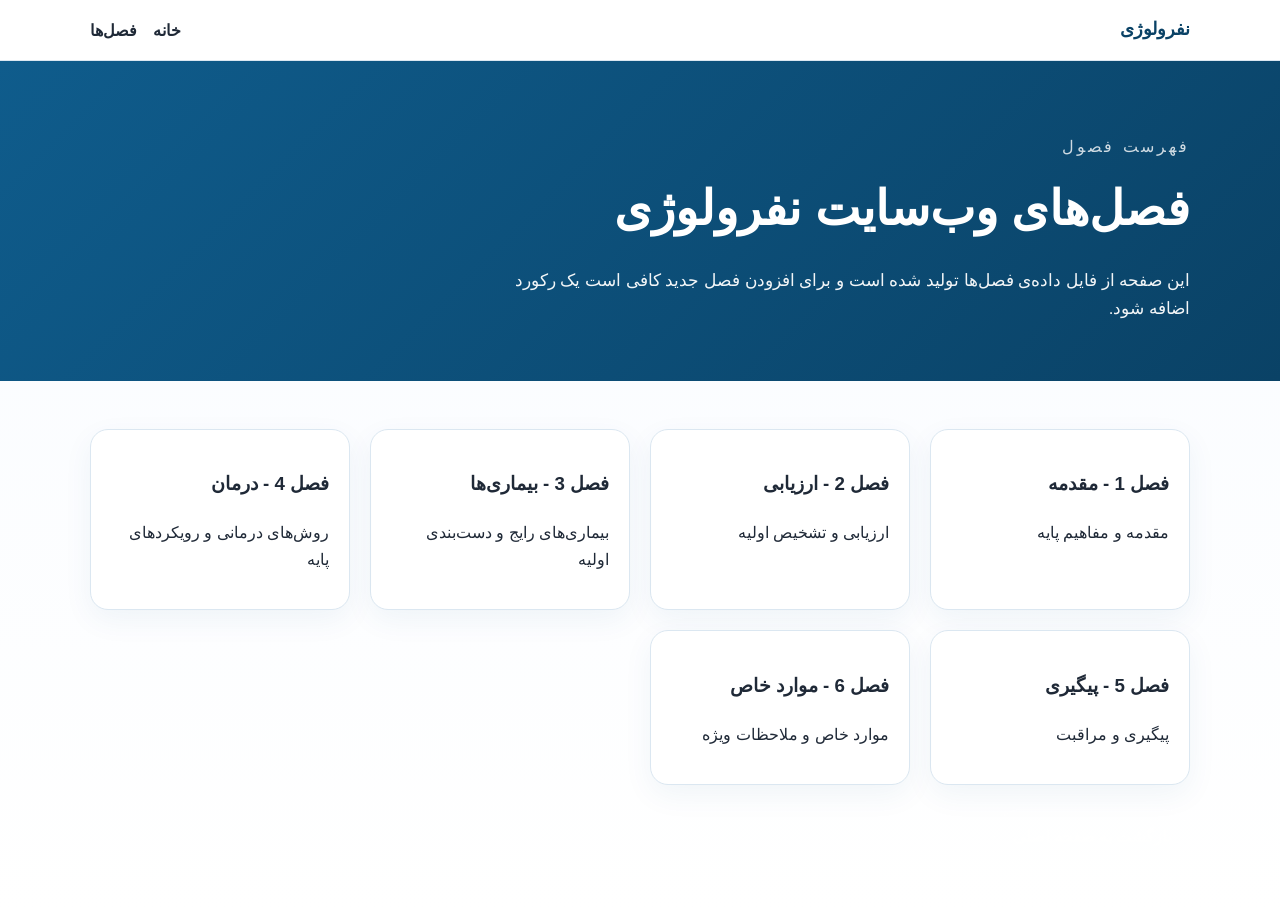
==== chapters/index.html @ 57c57d9b "Prepare GitHub Pages deployment" ====
<!DOCTYPE html>
<html lang="fa" dir="rtl">
  <head>
    <meta charset="UTF-8" />
    <meta name="viewport" content="width=device-width, initial-scale=1.0" />
    <title>فصل‌های نفرولوژی</title>
    <meta name="description" content="فهرست فصل‌های وب‌سایت نفرولوژی برای انتشار روی GitHub Pages" />
    <link rel="stylesheet" href="../assets/css/style.css" />
  </head>
  <body>
    <nav class="top-nav">
      <div class="container nav-wrap">
        <a class="brand" href="../index.html">نفرولوژی</a>
        <div class="nav-links">
          <a href="../index.html">خانه</a>
          <a href="index.html">فصل‌ها</a>
        </div>
      </div>
    </nav>

    <header class="hero small-hero">
      <div class="container">
        <p class="eyebrow">فهرست فصول</p>
        <h1>فصل‌های وب‌سایت نفرولوژی</h1>
        <p class="hero-text">این صفحه از فایل داده‌ی فصل‌ها تولید شده است و برای افزودن فصل جدید کافی است یک رکورد اضافه شود.</p>
      </div>
    </header>

    <main class="container section">
      <div class="grid cards">
        <a class="card link-card" href="chapter-01.html">
          <h3>فصل 1 - مقدمه</h3>
          <p>مقدمه و مفاهیم پایه</p>
        </a>
        <a class="card link-card" href="chapter-02.html">
          <h3>فصل 2 - ارزیابی</h3>
          <p>ارزیابی و تشخیص اولیه</p>
        </a>
        <a class="card link-card" href="chapter-03.html">
          <h3>فصل 3 - بیماری‌ها</h3>
          <p>بیماری‌های رایج و دست‌بندی اولیه</p>
        </a>
        <a class="card link-card" href="chapter-04.html">
          <h3>فصل 4 - درمان</h3>
          <p>روش‌های درمانی و رویکردهای پایه</p>
        </a>
        <a class="card link-card" href="chapter-05.html">
          <h3>فصل 5 - پیگیری</h3>
          <p>پیگیری و مراقبت</p>
        </a>
        <a class="card link-card" href="chapter-06.html">
          <h3>فصل 6 - موارد خاص</h3>
          <p>موارد خاص و ملاحظات ویژه</p>
        </a>
      </div>
      <div class="section-nav">
        <a href="../index.html" class="btn btn-secondary">بازگشت به صفحه اصلی</a>
      </div>
    </main>
  </body>
</html>
---- assets/css/style.css ----
:root {
  color-scheme: light;
  --primary: #0f5c8c;
  --primary-dark: #0a4266;
  --accent: #eaf5ff;
  --text: #1f2937;
  --muted: #6b7280;
  --card: #ffffff;
  --border: #dbe7f1;
}

* {
  box-sizing: border-box;
}

body {
  margin: 0;
  font-family: Tahoma, Arial, sans-serif;
  color: var(--text);
  background: linear-gradient(180deg, #f8fbff 0%, #ffffff 100%);
  line-height: 1.7;
}

.container {
  width: min(1100px, calc(100% - 2rem));
  margin: 0 auto;
}

.top-nav {
  background: rgba(255, 255, 255, 0.95);
  border-bottom: 1px solid var(--border);
  position: sticky;
  top: 0;
  z-index: 10;
  backdrop-filter: blur(8px);
}

.nav-wrap {
  display: flex;
  justify-content: space-between;
  align-items: center;
  padding: 0.95rem 0;
}

.brand {
  color: var(--primary-dark);
  font-weight: 800;
  text-decoration: none;
  font-size: 1.1rem;
}

.nav-links {
  display: flex;
  gap: 1rem;
}

.nav-links a {
  color: var(--text);
  text-decoration: none;
  font-weight: 600;
}

.hero {
  padding: 5rem 0 4rem;
  background: linear-gradient(135deg, var(--primary) 0%, var(--primary-dark) 100%);
  color: white;
}

.hero-inner {
  display: grid;
  gap: 2rem;
  align-items: center;
  grid-template-columns: 1.5fr 1fr;
}

.hero-panel {
  background: rgba(255, 255, 255, 0.14);
  border: 1px solid rgba(255, 255, 255, 0.2);
  border-radius: 20px;
  padding: 1.25rem 1.3rem;
}

.hero-panel ul {
  margin: 0.5rem 0 0;
  padding-right: 1.1rem;
}

.small-hero {
  padding: 3.5rem 0 2.5rem;
}

.eyebrow {
  text-transform: uppercase;
  letter-spacing: 0.18em;
  opacity: 0.8;
  margin-bottom: 0.5rem;
}

.hero h1 {
  font-size: clamp(2rem, 4vw, 3rem);
  margin: 0 0 1rem;
}

.hero-text {
  font-size: 1.05rem;
  max-width: 700px;
  opacity: 0.95;
}

.hero-actions,
.section-nav {
  display: flex;
  gap: 1rem;
  flex-wrap: wrap;
  margin-top: 1.5rem;
}

.btn {
  display: inline-block;
  padding: 0.8rem 1.1rem;
  border-radius: 999px;
  text-decoration: none;
  font-weight: 600;
  transition: transform 0.2s ease, box-shadow 0.2s ease;
}

.btn:hover {
  transform: translateY(-1px);
}

.btn-primary {
  background: white;
  color: var(--primary-dark);
}

.btn-secondary {
  background: rgba(255,255,255,0.14);
  color: white;
  border: 1px solid rgba(255,255,255,0.25);
}

.section {
  padding: 3rem 0;
}

.grid {
  display: grid;
  gap: 1.25rem;
  grid-template-columns: repeat(auto-fit, minmax(220px, 1fr));
}

.cards .card,
.content-card {
  background: var(--card);
  border: 1px solid var(--border);
  border-radius: 18px;
  padding: 1.25rem;
  box-shadow: 0 10px 30px rgba(15, 92, 140, 0.06);
}

.link-card {
  text-decoration: none;
  color: inherit;
}

.link-card:hover {
  border-color: var(--primary);
}

.footer {
  padding: 2rem 0 3rem;
  color: var(--muted);
  text-align: center;
}

ul {
  padding-right: 1.2rem;
}
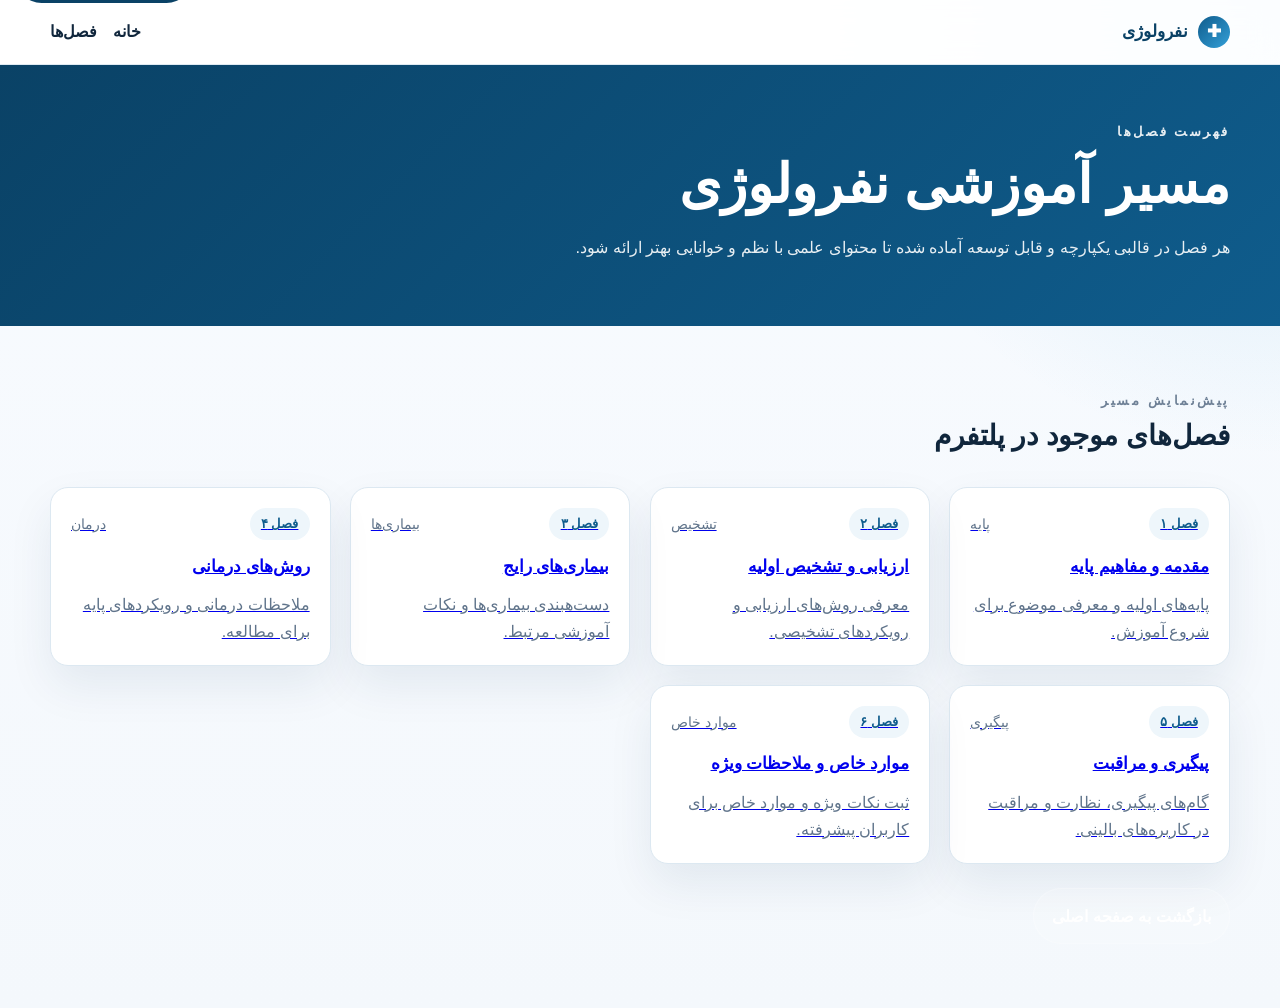
==== commit a1597fcc: "Refresh nephrology site design and chapter pages" ====
--- a/chapters/index.html
+++ b/chapters/index.html
@@ -4,13 +4,18 @@
     <meta charset="UTF-8" />
     <meta name="viewport" content="width=device-width, initial-scale=1.0" />
     <title>فصل‌های نفرولوژی</title>
-    <meta name="description" content="فهرست فصل‌های وب‌سایت نفرولوژی برای انتشار روی GitHub Pages" />
+    <meta name="description" content="فهرست فصل‌های وب‌سایت نفرولوژی با طراحی آموزشی و منظم" />
     <link rel="stylesheet" href="../assets/css/style.css" />
   </head>
   <body>
-    <nav class="top-nav">
-      <div class="container nav-wrap">
-        <a class="brand" href="../index.html">نفرولوژی</a>
+    <a class="skip-link" href="#main-content">پرش به محتوای اصلی</a>
+
+    <nav class="site-nav" aria-label="ناوبری اصلی">
+      <div class="container nav-shell">
+        <a class="brand" href="../index.html" aria-label="خانه نفرولوژی">
+          <span class="brand__mark">✚</span>
+          <span>نفرولوژی</span>
+        </a>
         <div class="nav-links">
           <a href="../index.html">خانه</a>
           <a href="index.html">فصل‌ها</a>
@@ -18,43 +23,77 @@
       </div>
     </nav>
 
-    <header class="hero small-hero">
-      <div class="container">
-        <p class="eyebrow">فهرست فصول</p>
-        <h1>فصل‌های وب‌سایت نفرولوژی</h1>
-        <p class="hero-text">این صفحه از فایل داده‌ی فصل‌ها تولید شده است و برای افزودن فصل جدید کافی است یک رکورد اضافه شود.</p>
+    <header class="hero hero--compact">
+      <div class="container hero-shell">
+        <div>
+          <p class="eyebrow">فهرست فصل‌ها</p>
+          <h1>مسیر آموزشی نفرولوژی</h1>
+          <p class="hero__text">
+            هر فصل در قالبی یکپارچه و قابل توسعه آماده شده تا محتوای علمی با نظم و خوانایی بهتر ارائه شود.
+          </p>
+        </div>
       </div>
     </header>
 
-    <main class="container section">
-      <div class="grid cards">
-        <a class="card link-card" href="chapter-01.html">
-          <h3>فصل 1 - مقدمه</h3>
-          <p>مقدمه و مفاهیم پایه</p>
+    <main id="main-content" class="container section">
+      <div class="section-heading">
+        <p class="section-heading__eyebrow">پیش‌نمایش مسیر</p>
+        <h2>فصل‌های موجود در پلتفرم</h2>
+      </div>
+
+      <div class="card-grid">
+        <a class="chapter-card" href="chapter-01.html">
+          <div class="chapter-card__meta">
+            <span class="badge">فصل ۱</span>
+            <span class="chapter-card__status">پایه</span>
+          </div>
+          <h3>مقدمه و مفاهیم پایه</h3>
+          <p>پایه‌های اولیه و معرفی موضوع برای شروع آموزش.</p>
         </a>
-        <a class="card link-card" href="chapter-02.html">
-          <h3>فصل 2 - ارزیابی</h3>
-          <p>ارزیابی و تشخیص اولیه</p>
+        <a class="chapter-card" href="chapter-02.html">
+          <div class="chapter-card__meta">
+            <span class="badge">فصل ۲</span>
+            <span class="chapter-card__status">تشخیص</span>
+          </div>
+          <h3>ارزیابی و تشخیص اولیه</h3>
+          <p>معرفی روش‌های ارزیابی و رویکردهای تشخیصی.</p>
         </a>
-        <a class="card link-card" href="chapter-03.html">
-          <h3>فصل 3 - بیماری‌ها</h3>
-          <p>بیماری‌های رایج و دست‌بندی اولیه</p>
+        <a class="chapter-card" href="chapter-03.html">
+          <div class="chapter-card__meta">
+            <span class="badge">فصل ۳</span>
+            <span class="chapter-card__status">بیماری‌ها</span>
+          </div>
+          <h3>بیماری‌های رایج</h3>
+          <p>دست‌هبندی بیماری‌ها و نکات آموزشی مرتبط.</p>
         </a>
-        <a class="card link-card" href="chapter-04.html">
-          <h3>فصل 4 - درمان</h3>
-          <p>روش‌های درمانی و رویکردهای پایه</p>
+        <a class="chapter-card" href="chapter-04.html">
+          <div class="chapter-card__meta">
+            <span class="badge">فصل ۴</span>
+            <span class="chapter-card__status">درمان</span>
+          </div>
+          <h3>روش‌های درمانی</h3>
+          <p>ملاحظات درمانی و رویکردهای پایه برای مطالعه.</p>
         </a>
-        <a class="card link-card" href="chapter-05.html">
-          <h3>فصل 5 - پیگیری</h3>
-          <p>پیگیری و مراقبت</p>
+        <a class="chapter-card" href="chapter-05.html">
+          <div class="chapter-card__meta">
+            <span class="badge">فصل ۵</span>
+            <span class="chapter-card__status">پیگیری</span>
+          </div>
+          <h3>پیگیری و مراقبت</h3>
+          <p>گام‌های پیگیری، نظارت و مراقبت در کاربره‌های بالینی.</p>
         </a>
-        <a class="card link-card" href="chapter-06.html">
-          <h3>فصل 6 - موارد خاص</h3>
-          <p>موارد خاص و ملاحظات ویژه</p>
+        <a class="chapter-card" href="chapter-06.html">
+          <div class="chapter-card__meta">
+            <span class="badge">فصل ۶</span>
+            <span class="chapter-card__status">موارد خاص</span>
+          </div>
+          <h3>موارد خاص و ملاحظات ویژه</h3>
+          <p>ثبت نکات ویژه و موارد خاص برای کاربران پیشرفته.</p>
         </a>
       </div>
+
       <div class="section-nav">
-        <a href="../index.html" class="btn btn-secondary">بازگشت به صفحه اصلی</a>
+        <a href="../index.html" class="btn btn--secondary">بازگشت به صفحه اصلی</a>
       </div>
     </main>
   </body>
--- a/assets/css/style.css
+++ b/assets/css/style.css
@@ -1,114 +1,164 @@
 :root {
   color-scheme: light;
+  --bg: #f4f8fc;
+  --surface: #ffffff;
+  --surface-strong: #eef6fb;
   --primary: #0f5c8c;
-  --primary-dark: #0a4266;
-  --accent: #eaf5ff;
-  --text: #1f2937;
-  --muted: #6b7280;
-  --card: #ffffff;
-  --border: #dbe7f1;
+  --primary-strong: #0a4266;
+  --accent: #34a0d8;
+  --text: #10263c;
+  --muted: #60748b;
+  --border: #dce8f1;
+  --shadow: 0 20px 45px rgba(12, 54, 86, 0.08);
+  --radius-xl: 24px;
+  --radius-lg: 18px;
+  --radius-md: 12px;
+  --container: 1180px;
 }
 
 * {
   box-sizing: border-box;
 }
 
+html {
+  scroll-behavior: smooth;
+}
+
 body {
   margin: 0;
-  font-family: Tahoma, Arial, sans-serif;
+  font-family: Inter, "Segoe UI", Roboto, "Helvetica Neue", Arial, sans-serif;
   color: var(--text);
-  background: linear-gradient(180deg, #f8fbff 0%, #ffffff 100%);
+  background:
+    radial-gradient(circle at top right, rgba(52, 160, 216, 0.18), transparent 28%),
+    linear-gradient(180deg, #f8fbff 0%, var(--bg) 100%);
   line-height: 1.7;
 }
 
+img {
+  max-width: 100%;
+  display: block;
+}
+
 .container {
-  width: min(1100px, calc(100% - 2rem));
+  width: min(var(--container), calc(100% - 2rem));
   margin: 0 auto;
 }
 
-.top-nav {
-  background: rgba(255, 255, 255, 0.95);
-  border-bottom: 1px solid var(--border);
+.skip-link {
+  position: absolute;
+  left: 1rem;
+  top: -3rem;
+  background: var(--primary-strong);
+  color: white;
+  padding: 0.75rem 1rem;
+  border-radius: 999px;
+  z-index: 100;
+  text-decoration: none;
+}
+
+.skip-link:focus {
+  top: 1rem;
+}
+
+.site-nav {
   position: sticky;
   top: 0;
-  z-index: 10;
-  backdrop-filter: blur(8px);
-}
-
-.nav-wrap {
+  z-index: 20;
+  background: rgba(255, 255, 255, 0.9);
+  backdrop-filter: blur(14px);
+  border-bottom: 1px solid rgba(220, 232, 241, 0.9);
+}
+
+.nav-shell {
   display: flex;
   justify-content: space-between;
   align-items: center;
-  padding: 0.95rem 0;
+  padding: 1rem 0;
 }
 
 .brand {
-  color: var(--primary-dark);
+  display: inline-flex;
+  align-items: center;
+  gap: 0.6rem;
+  color: var(--primary-strong);
   font-weight: 800;
   text-decoration: none;
-  font-size: 1.1rem;
+  font-size: 1.05rem;
+}
+
+.brand__mark {
+  display: grid;
+  place-items: center;
+  width: 2rem;
+  height: 2rem;
+  border-radius: 999px;
+  background: linear-gradient(135deg, var(--primary), var(--accent));
+  color: white;
 }
 
 .nav-links {
   display: flex;
   gap: 1rem;
-}
-
-.nav-links a {
+  flex-wrap: wrap;
+}
+
+.nav-links a,
+.text-link {
   color: var(--text);
   text-decoration: none;
   font-weight: 600;
 }
 
+.nav-links a:hover,
+.text-link:hover {
+  color: var(--primary);
+}
+
 .hero {
   padding: 5rem 0 4rem;
-  background: linear-gradient(135deg, var(--primary) 0%, var(--primary-dark) 100%);
+  background: linear-gradient(135deg, var(--primary-strong) 0%, var(--primary) 100%);
   color: white;
 }
 
-.hero-inner {
+.hero-shell {
   display: grid;
   gap: 2rem;
-  align-items: center;
-  grid-template-columns: 1.5fr 1fr;
-}
-
-.hero-panel {
-  background: rgba(255, 255, 255, 0.14);
-  border: 1px solid rgba(255, 255, 255, 0.2);
-  border-radius: 20px;
-  padding: 1.25rem 1.3rem;
-}
-
-.hero-panel ul {
-  margin: 0.5rem 0 0;
-  padding-right: 1.1rem;
-}
-
-.small-hero {
-  padding: 3.5rem 0 2.5rem;
-}
-
-.eyebrow {
+  grid-template-columns: 1.3fr 0.8fr;
+  align-items: center;
+}
+
+.hero--compact {
+  padding: 3.5rem 0 3rem;
+}
+
+.hero--compact .hero-shell {
+  grid-template-columns: 1fr;
+}
+
+.eyebrow,
+.section-heading__eyebrow {
+  margin: 0 0 0.6rem;
+  font-size: 0.8rem;
+  letter-spacing: 0.2em;
   text-transform: uppercase;
-  letter-spacing: 0.18em;
-  opacity: 0.8;
-  margin-bottom: 0.5rem;
+  font-weight: 700;
+  opacity: 0.9;
 }
 
 .hero h1 {
-  font-size: clamp(2rem, 4vw, 3rem);
+  font-size: clamp(2rem, 4.2vw, 3.4rem);
+  line-height: 1.2;
   margin: 0 0 1rem;
-}
-
-.hero-text {
-  font-size: 1.05rem;
-  max-width: 700px;
-  opacity: 0.95;
-}
-
-.hero-actions,
-.section-nav {
+  max-width: 720px;
+}
+
+.hero__text {
+  font-size: 1.03rem;
+  max-width: 680px;
+  color: rgba(255, 255, 255, 0.9);
+}
+
+.hero__actions {
   display: flex;
   gap: 1rem;
   flex-wrap: wrap;
@@ -116,63 +166,240 @@
 }
 
 .btn {
-  display: inline-block;
-  padding: 0.8rem 1.1rem;
+  display: inline-flex;
+  align-items: center;
+  justify-content: center;
+  gap: 0.4rem;
+  padding: 0.85rem 1.15rem;
   border-radius: 999px;
   text-decoration: none;
-  font-weight: 600;
-  transition: transform 0.2s ease, box-shadow 0.2s ease;
-}
-
-.btn:hover {
+  font-weight: 700;
+  transition: transform 0.2s ease, box-shadow 0.2s ease, background-color 0.2s ease;
+}
+
+.btn:hover,
+.btn:focus-visible {
   transform: translateY(-1px);
 }
 
-.btn-primary {
+.btn--primary {
   background: white;
-  color: var(--primary-dark);
-}
-
-.btn-secondary {
-  background: rgba(255,255,255,0.14);
+  color: var(--primary-strong);
+  box-shadow: 0 10px 32px rgba(0, 0, 0, 0.16);
+}
+
+.btn--secondary {
   color: white;
-  border: 1px solid rgba(255,255,255,0.25);
+  background: rgba(255, 255, 255, 0.14);
+  border: 1px solid rgba(255, 255, 255, 0.22);
+}
+
+.hero__highlights {
+  margin: 1.35rem 0 0;
+  padding: 0;
+  display: flex;
+  gap: 0.8rem;
+  flex-wrap: wrap;
+  list-style: none;
+}
+
+.hero__highlights li {
+  padding: 0.45rem 0.8rem;
+  background: rgba(255, 255, 255, 0.13);
+  border-radius: 999px;
+  font-size: 0.95rem;
+}
+
+.hero-card {
+  padding: 1.3rem;
+  border-radius: var(--radius-xl);
+  background: rgba(255, 255, 255, 0.14);
+  border: 1px solid rgba(255, 255, 255, 0.2);
+  box-shadow: var(--shadow);
+}
+
+.hero-card__label {
+  margin: 0 0 0.4rem;
+  font-size: 0.78rem;
+  font-weight: 700;
+  text-transform: uppercase;
+  letter-spacing: 0.16em;
+  opacity: 0.8;
+}
+
+.hero-card h2 {
+  margin: 0 0 0.7rem;
+  font-size: 1.15rem;
+}
+
+.hero-card ul {
+  margin: 0;
+  padding-right: 1.1rem;
 }
 
 .section {
-  padding: 3rem 0;
-}
-
-.grid {
+  padding: 4rem 0;
+}
+
+.section--alt {
+  background: rgba(255, 255, 255, 0.6);
+}
+
+.section-heading {
+  max-width: 720px;
+  margin-bottom: 1.75rem;
+}
+
+.section-heading--row {
+  display: flex;
+  justify-content: space-between;
+  align-items: end;
+  gap: 1rem;
+  max-width: none;
+}
+
+.section-heading h2 {
+  margin: 0 0 0.6rem;
+  font-size: clamp(1.4rem, 2.2vw, 1.8rem);
+}
+
+.section-heading p {
+  margin: 0;
+  color: var(--muted);
+}
+
+.feature-grid,
+.card-grid,
+.resource-grid {
   display: grid;
-  gap: 1.25rem;
-  grid-template-columns: repeat(auto-fit, minmax(220px, 1fr));
-}
-
-.cards .card,
-.content-card {
-  background: var(--card);
+  gap: 1.2rem;
+  grid-template-columns: repeat(auto-fit, minmax(240px, 1fr));
+}
+
+.feature-card,
+.chapter-card,
+.resource-card {
+  background: var(--surface);
   border: 1px solid var(--border);
-  border-radius: 18px;
+  border-radius: var(--radius-lg);
   padding: 1.25rem;
-  box-shadow: 0 10px 30px rgba(15, 92, 140, 0.06);
-}
-
-.link-card {
+  box-shadow: var(--shadow);
+}
+
+.feature-card h3,
+.chapter-card h3,
+.resource-card h3 {
+  margin: 0 0 0.6rem;
+  font-size: 1.05rem;
+}
+
+.feature-card p,
+.chapter-card p,
+.resource-card p {
+  margin: 0;
+  color: var(--muted);
+}
+
+.chapter-card__meta {
+  display: flex;
+  justify-content: space-between;
+  align-items: center;
+  margin-bottom: 0.8rem;
+}
+
+.badge {
+  display: inline-flex;
+  align-items: center;
+  padding: 0.3rem 0.7rem;
+  border-radius: 999px;
+  background: var(--surface-strong);
+  color: var(--primary);
+  font-size: 0.8rem;
+  font-weight: 700;
+}
+
+.chapter-card__status {
+  color: var(--muted);
+  font-size: 0.9rem;
+}
+
+.chapter-card__link {
+  display: inline-flex;
+  margin-top: 1rem;
+  color: var(--primary);
+  font-weight: 700;
   text-decoration: none;
-  color: inherit;
-}
-
-.link-card:hover {
-  border-color: var(--primary);
-}
-
-.footer {
-  padding: 2rem 0 3rem;
+}
+
+.chapter-card__link:hover,
+.chapter-card__link:focus-visible {
+  text-decoration: underline;
+}
+
+.section-nav {
+  display: flex;
+  justify-content: flex-start;
+  margin-top: 1.5rem;
+}
+
+.site-footer {
+  padding: 1.4rem 0 2.4rem;
   color: var(--muted);
-  text-align: center;
-}
-
-ul {
-  padding-right: 1.2rem;
-}
+}
+
+.footer-shell {
+  display: flex;
+  justify-content: space-between;
+  align-items: center;
+  gap: 1rem;
+  padding-top: 1rem;
+  border-top: 1px solid var(--border);
+}
+
+:focus-visible {
+  outline: 3px solid rgba(52, 160, 216, 0.35);
+  outline-offset: 2px;
+}
+
+@media (max-width: 840px) {
+  .hero-shell {
+    grid-template-columns: 1fr;
+  }
+
+  .section-heading--row {
+    flex-direction: column;
+    align-items: start;
+  }
+}
+
+@media (max-width: 640px) {
+  .nav-shell,
+  .footer-shell {
+    flex-direction: column;
+    align-items: start;
+  }
+
+  .hero {
+    padding-top: 3.5rem;
+  }
+
+  .hero__actions {
+    flex-direction: column;
+    align-items: stretch;
+  }
+
+  .btn {
+    width: 100%;
+  }
+}
+
+@media (prefers-reduced-motion: reduce) {
+  html {
+    scroll-behavior: auto;
+  }
+
+  *, *::before, *::after {
+    transition-duration: 0.01ms !important;
+    animation-duration: 0.01ms !important;
+  }
+}
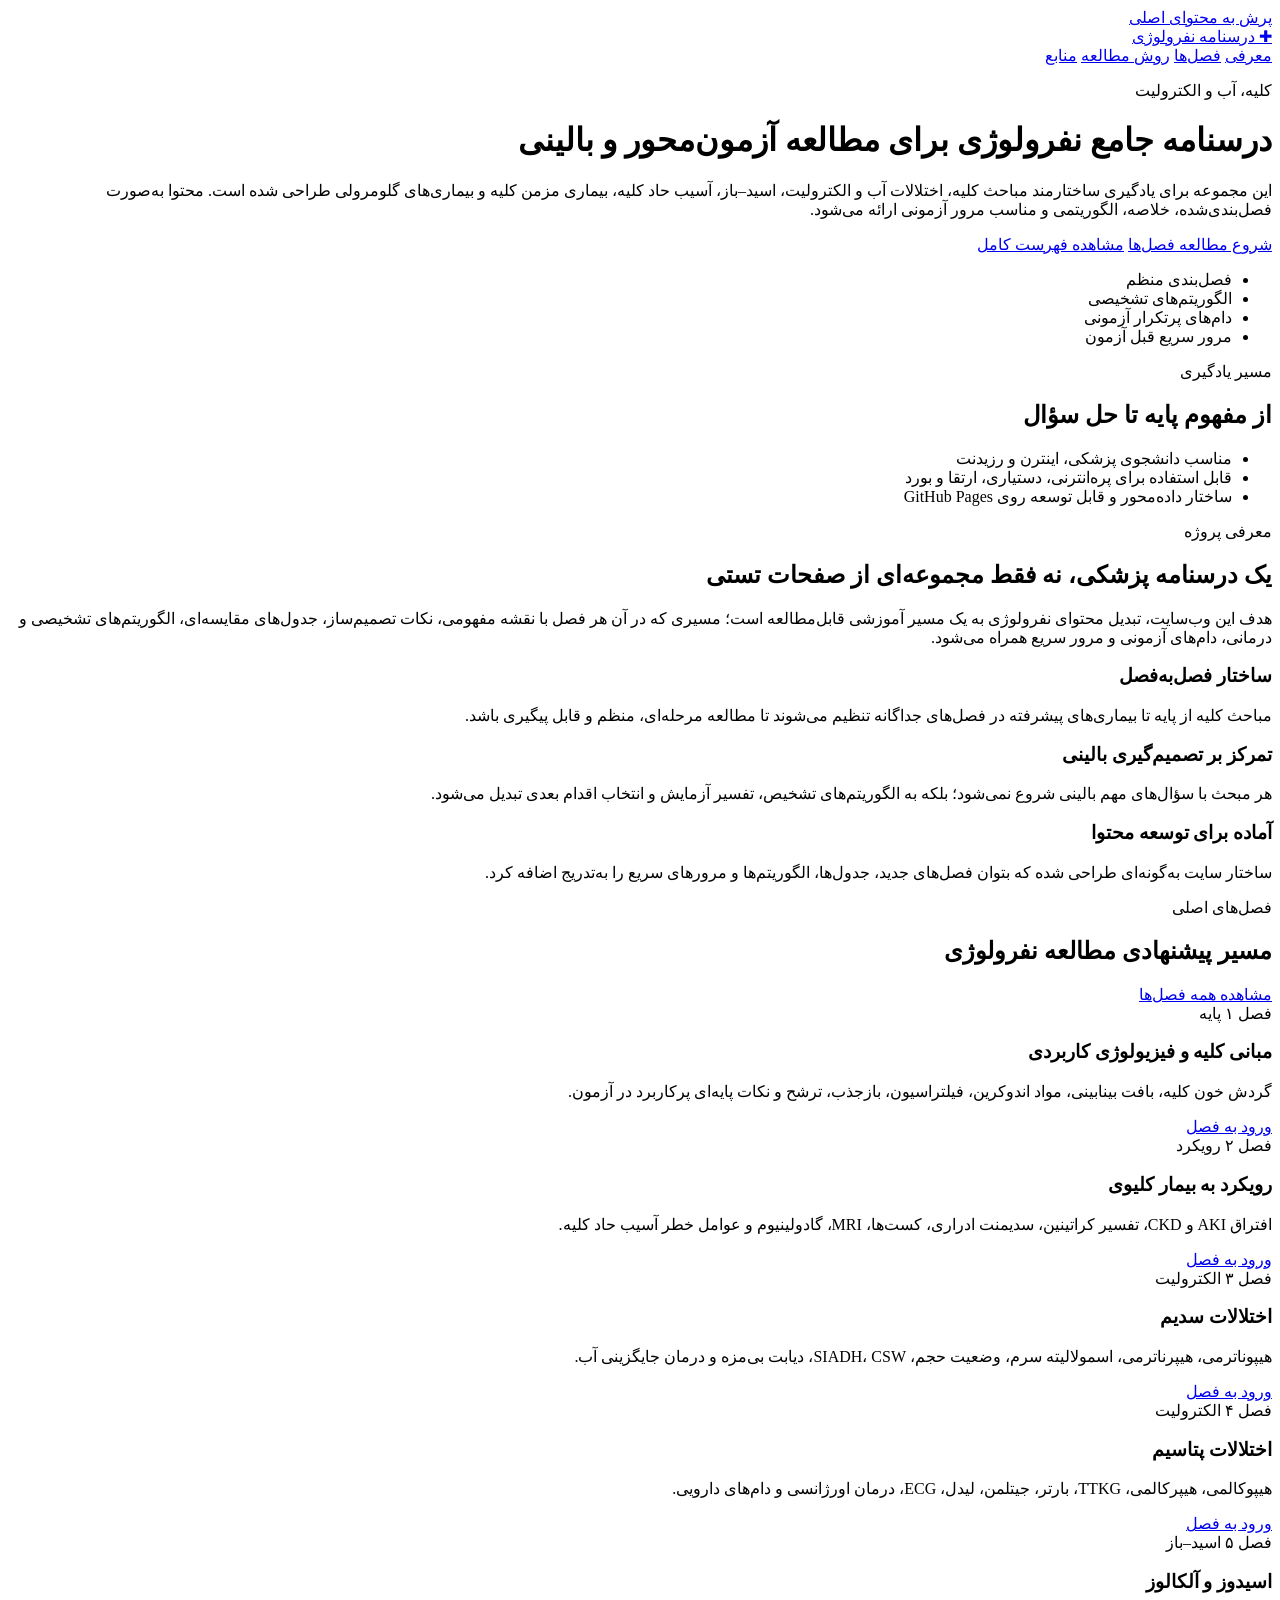
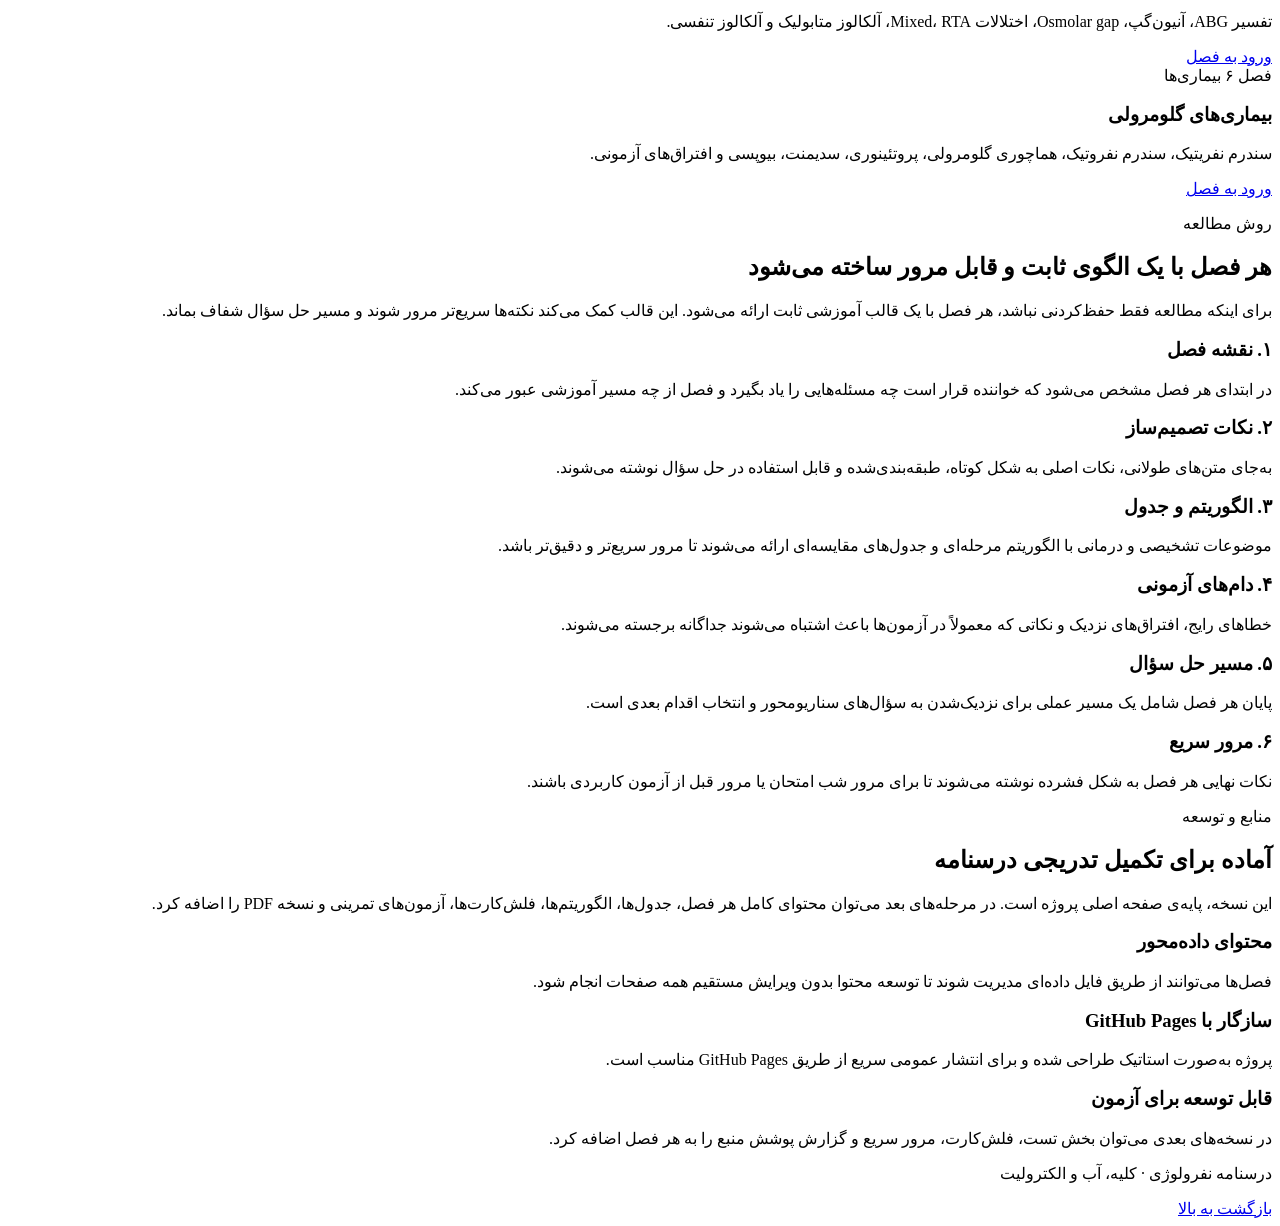
==== commit 9f7cac2f: "Update index.html" ====
--- a/chapters/index.html
+++ b/chapters/index.html
@@ -3,98 +3,308 @@
   <head>
     <meta charset="UTF-8" />
     <meta name="viewport" content="width=device-width, initial-scale=1.0" />
-    <title>فصل‌های نفرولوژی</title>
-    <meta name="description" content="فهرست فصل‌های وب‌سایت نفرولوژی با طراحی آموزشی و منظم" />
-    <link rel="stylesheet" href="../assets/css/style.css" />
+    <title>درسنامه جامع نفرولوژی | کلیه، آب و الکترولیت</title>
+    <meta
+      name="description"
+      content="درسنامه جامع نفرولوژی، کلیه، آب و الکترولیت با رویکرد آزمون‌محور، فصل‌بندی‌شده، الگوریتمی و مناسب برای دانشجویان پزشکی، اینترن‌ها و رزیدنت‌ها."
+    />
+    <link rel="stylesheet" href="assets/css/style.css" />
   </head>
-  <body>
+
+  <body id="top">
     <a class="skip-link" href="#main-content">پرش به محتوای اصلی</a>
 
     <nav class="site-nav" aria-label="ناوبری اصلی">
       <div class="container nav-shell">
-        <a class="brand" href="../index.html" aria-label="خانه نفرولوژی">
+        <a class="brand" href="index.html" aria-label="خانه درسنامه نفرولوژی">
           <span class="brand__mark">✚</span>
-          <span>نفرولوژی</span>
+          <span>درسنامه نفرولوژی</span>
         </a>
+
         <div class="nav-links">
-          <a href="../index.html">خانه</a>
-          <a href="index.html">فصل‌ها</a>
+          <a href="#about">معرفی</a>
+          <a href="#chapters">فصل‌ها</a>
+          <a href="#method">روش مطالعه</a>
+          <a href="#resources">منابع</a>
         </div>
       </div>
     </nav>
 
-    <header class="hero hero--compact">
+    <header class="hero">
       <div class="container hero-shell">
-        <div>
-          <p class="eyebrow">فهرست فصل‌ها</p>
-          <h1>مسیر آموزشی نفرولوژی</h1>
+        <div class="hero__content">
+          <p class="eyebrow">کلیه، آب و الکترولیت</p>
+
+          <h1>درسنامه جامع نفرولوژی برای مطالعه آزمون‌محور و بالینی</h1>
+
           <p class="hero__text">
-            هر فصل در قالبی یکپارچه و قابل توسعه آماده شده تا محتوای علمی با نظم و خوانایی بهتر ارائه شود.
+            این مجموعه برای یادگیری ساختارمند مباحث کلیه، اختلالات آب و الکترولیت،
+            اسید–باز، آسیب حاد کلیه، بیماری مزمن کلیه و بیماری‌های گلومرولی طراحی شده است.
+            محتوا به‌صورت فصل‌بندی‌شده، خلاصه، الگوریتمی و مناسب مرور آزمونی ارائه می‌شود.
           </p>
-        </div>
+
+          <div class="hero__actions">
+            <a class="btn btn--primary" href="#chapters">شروع مطالعه فصل‌ها</a>
+            <a class="btn btn--secondary" href="chapters/">مشاهده فهرست کامل</a>
+          </div>
+
+          <ul class="hero__highlights" aria-label="ویژگی‌های اصلی درسنامه">
+            <li>فصل‌بندی منظم</li>
+            <li>الگوریتم‌های تشخیصی</li>
+            <li>دام‌های پرتکرار آزمونی</li>
+            <li>مرور سریع قبل آزمون</li>
+          </ul>
+        </div>
+
+        <aside class="hero-card" aria-label="اطلاعات سریع درسنامه">
+          <p class="hero-card__label">مسیر یادگیری</p>
+          <h2>از مفهوم پایه تا حل سؤال</h2>
+          <ul>
+            <li>مناسب دانشجوی پزشکی، اینترن و رزیدنت</li>
+            <li>قابل استفاده برای پره‌انترنی، دستیاری، ارتقا و بورد</li>
+            <li>ساختار داده‌محور و قابل توسعه روی GitHub Pages</li>
+          </ul>
+        </aside>
       </div>
     </header>
 
-    <main id="main-content" class="container section">
-      <div class="section-heading">
-        <p class="section-heading__eyebrow">پیش‌نمایش مسیر</p>
-        <h2>فصل‌های موجود در پلتفرم</h2>
+    <main id="main-content">
+      <section id="about" class="section container">
+        <div class="section-heading">
+          <p class="section-heading__eyebrow">معرفی پروژه</p>
+          <h2>یک درسنامه پزشکی، نه فقط مجموعه‌ای از صفحات تستی</h2>
+          <p>
+            هدف این وب‌سایت، تبدیل محتوای نفرولوژی به یک مسیر آموزشی قابل‌مطالعه است؛
+            مسیری که در آن هر فصل با نقشه مفهومی، نکات تصمیم‌ساز، جدول‌های مقایسه‌ای،
+            الگوریتم‌های تشخیصی و درمانی، دام‌های آزمونی و مرور سریع همراه می‌شود.
+          </p>
+        </div>
+
+        <div class="feature-grid">
+          <article class="feature-card">
+            <h3>ساختار فصل‌به‌فصل</h3>
+            <p>
+              مباحث کلیه از پایه تا بیماری‌های پیشرفته در فصل‌های جداگانه تنظیم می‌شوند
+              تا مطالعه مرحله‌ای، منظم و قابل پیگیری باشد.
+            </p>
+          </article>
+
+          <article class="feature-card">
+            <h3>تمرکز بر تصمیم‌گیری بالینی</h3>
+            <p>
+              هر مبحث با سؤال‌های مهم بالینی شروع نمی‌شود؛ بلکه به الگوریتم‌های تشخیص،
+              تفسیر آزمایش و انتخاب اقدام بعدی تبدیل می‌شود.
+            </p>
+          </article>
+
+          <article class="feature-card">
+            <h3>آماده برای توسعه محتوا</h3>
+            <p>
+              ساختار سایت به‌گونه‌ای طراحی شده که بتوان فصل‌های جدید، جدول‌ها،
+              الگوریتم‌ها و مرورهای سریع را به‌تدریج اضافه کرد.
+            </p>
+          </article>
+        </div>
+      </section>
+
+      <section id="chapters" class="section section--alt">
+        <div class="container">
+          <div class="section-heading section-heading--row">
+            <div>
+              <p class="section-heading__eyebrow">فصل‌های اصلی</p>
+              <h2>مسیر پیشنهادی مطالعه نفرولوژی</h2>
+            </div>
+            <a class="text-link" href="chapters/">مشاهده همه فصل‌ها</a>
+          </div>
+
+          <div class="card-grid">
+            <article class="chapter-card">
+              <div class="chapter-card__meta">
+                <span class="badge">فصل ۱</span>
+                <span class="chapter-card__status">پایه</span>
+              </div>
+              <h3>مبانی کلیه و فیزیولوژی کاربردی</h3>
+              <p>
+                گردش خون کلیه، بافت بینابینی، مواد اندوکرین، فیلتراسیون، بازجذب،
+                ترشح و نکات پایه‌ای پرکاربرد در آزمون.
+              </p>
+              <a class="chapter-card__link" href="chapters/chapter-01.html">ورود به فصل</a>
+            </article>
+
+            <article class="chapter-card">
+              <div class="chapter-card__meta">
+                <span class="badge">فصل ۲</span>
+                <span class="chapter-card__status">رویکرد</span>
+              </div>
+              <h3>رویکرد به بیمار کلیوی</h3>
+              <p>
+                افتراق AKI و CKD، تفسیر کراتینین، سدیمنت ادراری، کست‌ها،
+                MRI، گادولینیوم و عوامل خطر آسیب حاد کلیه.
+              </p>
+              <a class="chapter-card__link" href="chapters/chapter-02.html">ورود به فصل</a>
+            </article>
+
+            <article class="chapter-card">
+              <div class="chapter-card__meta">
+                <span class="badge">فصل ۳</span>
+                <span class="chapter-card__status">الکترولیت</span>
+              </div>
+              <h3>اختلالات سدیم</h3>
+              <p>
+                هیپوناترمی، هیپرناترمی، اسمولالیته سرم، وضعیت حجم، SIADH،
+                CSW، دیابت بی‌مزه و درمان جایگزینی آب.
+              </p>
+              <a class="chapter-card__link" href="chapters/chapter-03.html">ورود به فصل</a>
+            </article>
+
+            <article class="chapter-card">
+              <div class="chapter-card__meta">
+                <span class="badge">فصل ۴</span>
+                <span class="chapter-card__status">الکترولیت</span>
+              </div>
+              <h3>اختلالات پتاسیم</h3>
+              <p>
+                هیپوکالمی، هیپرکالمی، TTKG، بارتر، جیتلمن، لیدل، ECG،
+                درمان اورژانسی و دام‌های دارویی.
+              </p>
+              <a class="chapter-card__link" href="chapters/chapter-04.html">ورود به فصل</a>
+            </article>
+
+            <article class="chapter-card">
+              <div class="chapter-card__meta">
+                <span class="badge">فصل ۵</span>
+                <span class="chapter-card__status">اسید–باز</span>
+              </div>
+              <h3>اسیدوز و آلکالوز</h3>
+              <p>
+                تفسیر ABG، آنیون‌گپ، Osmolar gap، اختلالات Mixed، RTA،
+                آلکالوز متابولیک و آلکالوز تنفسی.
+              </p>
+              <a class="chapter-card__link" href="chapters/chapter-05.html">ورود به فصل</a>
+            </article>
+
+            <article class="chapter-card">
+              <div class="chapter-card__meta">
+                <span class="badge">فصل ۶</span>
+                <span class="chapter-card__status">بیماری‌ها</span>
+              </div>
+              <h3>بیماری‌های گلومرولی</h3>
+              <p>
+                سندرم نفریتیک، سندرم نفروتیک، هماچوری گلومرولی، پروتئینوری،
+                سدیمنت، بیوپسی و افتراق‌های آزمونی.
+              </p>
+              <a class="chapter-card__link" href="chapters/chapter-06.html">ورود به فصل</a>
+            </article>
+          </div>
+        </div>
+      </section>
+
+      <section id="method" class="section container">
+        <div class="section-heading">
+          <p class="section-heading__eyebrow">روش مطالعه</p>
+          <h2>هر فصل با یک الگوی ثابت و قابل مرور ساخته می‌شود</h2>
+          <p>
+            برای اینکه مطالعه فقط حفظ‌کردنی نباشد، هر فصل با یک قالب آموزشی ثابت ارائه می‌شود.
+            این قالب کمک می‌کند نکته‌ها سریع‌تر مرور شوند و مسیر حل سؤال شفاف بماند.
+          </p>
+        </div>
+
+        <div class="feature-grid">
+          <article class="feature-card">
+            <h3>۱. نقشه فصل</h3>
+            <p>
+              در ابتدای هر فصل مشخص می‌شود که خواننده قرار است چه مسئله‌هایی را یاد بگیرد
+              و فصل از چه مسیر آموزشی عبور می‌کند.
+            </p>
+          </article>
+
+          <article class="feature-card">
+            <h3>۲. نکات تصمیم‌ساز</h3>
+            <p>
+              به‌جای متن‌های طولانی، نکات اصلی به شکل کوتاه، طبقه‌بندی‌شده و قابل استفاده
+              در حل سؤال نوشته می‌شوند.
+            </p>
+          </article>
+
+          <article class="feature-card">
+            <h3>۳. الگوریتم و جدول</h3>
+            <p>
+              موضوعات تشخیصی و درمانی با الگوریتم مرحله‌ای و جدول‌های مقایسه‌ای ارائه می‌شوند
+              تا مرور سریع‌تر و دقیق‌تر باشد.
+            </p>
+          </article>
+
+          <article class="feature-card">
+            <h3>۴. دام‌های آزمونی</h3>
+            <p>
+              خطاهای رایج، افتراق‌های نزدیک و نکاتی که معمولاً در آزمون‌ها باعث اشتباه می‌شوند
+              جداگانه برجسته می‌شوند.
+            </p>
+          </article>
+
+          <article class="feature-card">
+            <h3>۵. مسیر حل سؤال</h3>
+            <p>
+              پایان هر فصل شامل یک مسیر عملی برای نزدیک‌شدن به سؤال‌های سناریومحور و انتخاب
+              اقدام بعدی است.
+            </p>
+          </article>
+
+          <article class="feature-card">
+            <h3>۶. مرور سریع</h3>
+            <p>
+              نکات نهایی هر فصل به شکل فشرده نوشته می‌شوند تا برای مرور شب امتحان یا مرور
+              قبل از آزمون کاربردی باشند.
+            </p>
+          </article>
+        </div>
+      </section>
+
+      <section id="resources" class="section section--alt">
+        <div class="container">
+          <div class="section-heading">
+            <p class="section-heading__eyebrow">منابع و توسعه</p>
+            <h2>آماده برای تکمیل تدریجی درسنامه</h2>
+            <p>
+              این نسخه، پایه‌ی صفحه اصلی پروژه است. در مرحله‌های بعد می‌توان محتوای کامل هر فصل،
+              جدول‌ها، الگوریتم‌ها، فلش‌کارت‌ها، آزمون‌های تمرینی و نسخه PDF را اضافه کرد.
+            </p>
+          </div>
+
+          <div class="resource-grid">
+            <article class="resource-card">
+              <h3>محتوای داده‌محور</h3>
+              <p>
+                فصل‌ها می‌توانند از طریق فایل داده‌ای مدیریت شوند تا توسعه محتوا بدون ویرایش
+                مستقیم همه صفحات انجام شود.
+              </p>
+            </article>
+
+            <article class="resource-card">
+              <h3>سازگار با GitHub Pages</h3>
+              <p>
+                پروژه به‌صورت استاتیک طراحی شده و برای انتشار عمومی سریع از طریق GitHub Pages
+                مناسب است.
+              </p>
+            </article>
+
+            <article class="resource-card">
+              <h3>قابل توسعه برای آزمون</h3>
+              <p>
+                در نسخه‌های بعدی می‌توان بخش تست، فلش‌کارت، مرور سریع و گزارش پوشش منبع
+                را به هر فصل اضافه کرد.
+              </p>
+            </article>
+          </div>
+        </div>
+      </section>
+    </main>
+
+    <footer class="site-footer">
+      <div class="container footer-shell">
+        <p>درسنامه نفرولوژی · کلیه، آب و الکترولیت</p>
+        <a class="text-link" href="#top">بازگشت به بالا</a>
       </div>
-
-      <div class="card-grid">
-        <a class="chapter-card" href="chapter-01.html">
-          <div class="chapter-card__meta">
-            <span class="badge">فصل ۱</span>
-            <span class="chapter-card__status">پایه</span>
-          </div>
-          <h3>مقدمه و مفاهیم پایه</h3>
-          <p>پایه‌های اولیه و معرفی موضوع برای شروع آموزش.</p>
-        </a>
-        <a class="chapter-card" href="chapter-02.html">
-          <div class="chapter-card__meta">
-            <span class="badge">فصل ۲</span>
-            <span class="chapter-card__status">تشخیص</span>
-          </div>
-          <h3>ارزیابی و تشخیص اولیه</h3>
-          <p>معرفی روش‌های ارزیابی و رویکردهای تشخیصی.</p>
-        </a>
-        <a class="chapter-card" href="chapter-03.html">
-          <div class="chapter-card__meta">
-            <span class="badge">فصل ۳</span>
-            <span class="chapter-card__status">بیماری‌ها</span>
-          </div>
-          <h3>بیماری‌های رایج</h3>
-          <p>دست‌هبندی بیماری‌ها و نکات آموزشی مرتبط.</p>
-        </a>
-        <a class="chapter-card" href="chapter-04.html">
-          <div class="chapter-card__meta">
-            <span class="badge">فصل ۴</span>
-            <span class="chapter-card__status">درمان</span>
-          </div>
-          <h3>روش‌های درمانی</h3>
-          <p>ملاحظات درمانی و رویکردهای پایه برای مطالعه.</p>
-        </a>
-        <a class="chapter-card" href="chapter-05.html">
-          <div class="chapter-card__meta">
-            <span class="badge">فصل ۵</span>
-            <span class="chapter-card__status">پیگیری</span>
-          </div>
-          <h3>پیگیری و مراقبت</h3>
-          <p>گام‌های پیگیری، نظارت و مراقبت در کاربره‌های بالینی.</p>
-        </a>
-        <a class="chapter-card" href="chapter-06.html">
-          <div class="chapter-card__meta">
-            <span class="badge">فصل ۶</span>
-            <span class="chapter-card__status">موارد خاص</span>
-          </div>
-          <h3>موارد خاص و ملاحظات ویژه</h3>
-          <p>ثبت نکات ویژه و موارد خاص برای کاربران پیشرفته.</p>
-        </a>
-      </div>
-
-      <div class="section-nav">
-        <a href="../index.html" class="btn btn--secondary">بازگشت به صفحه اصلی</a>
-      </div>
-    </main>
+    </footer>
   </body>
 </html>
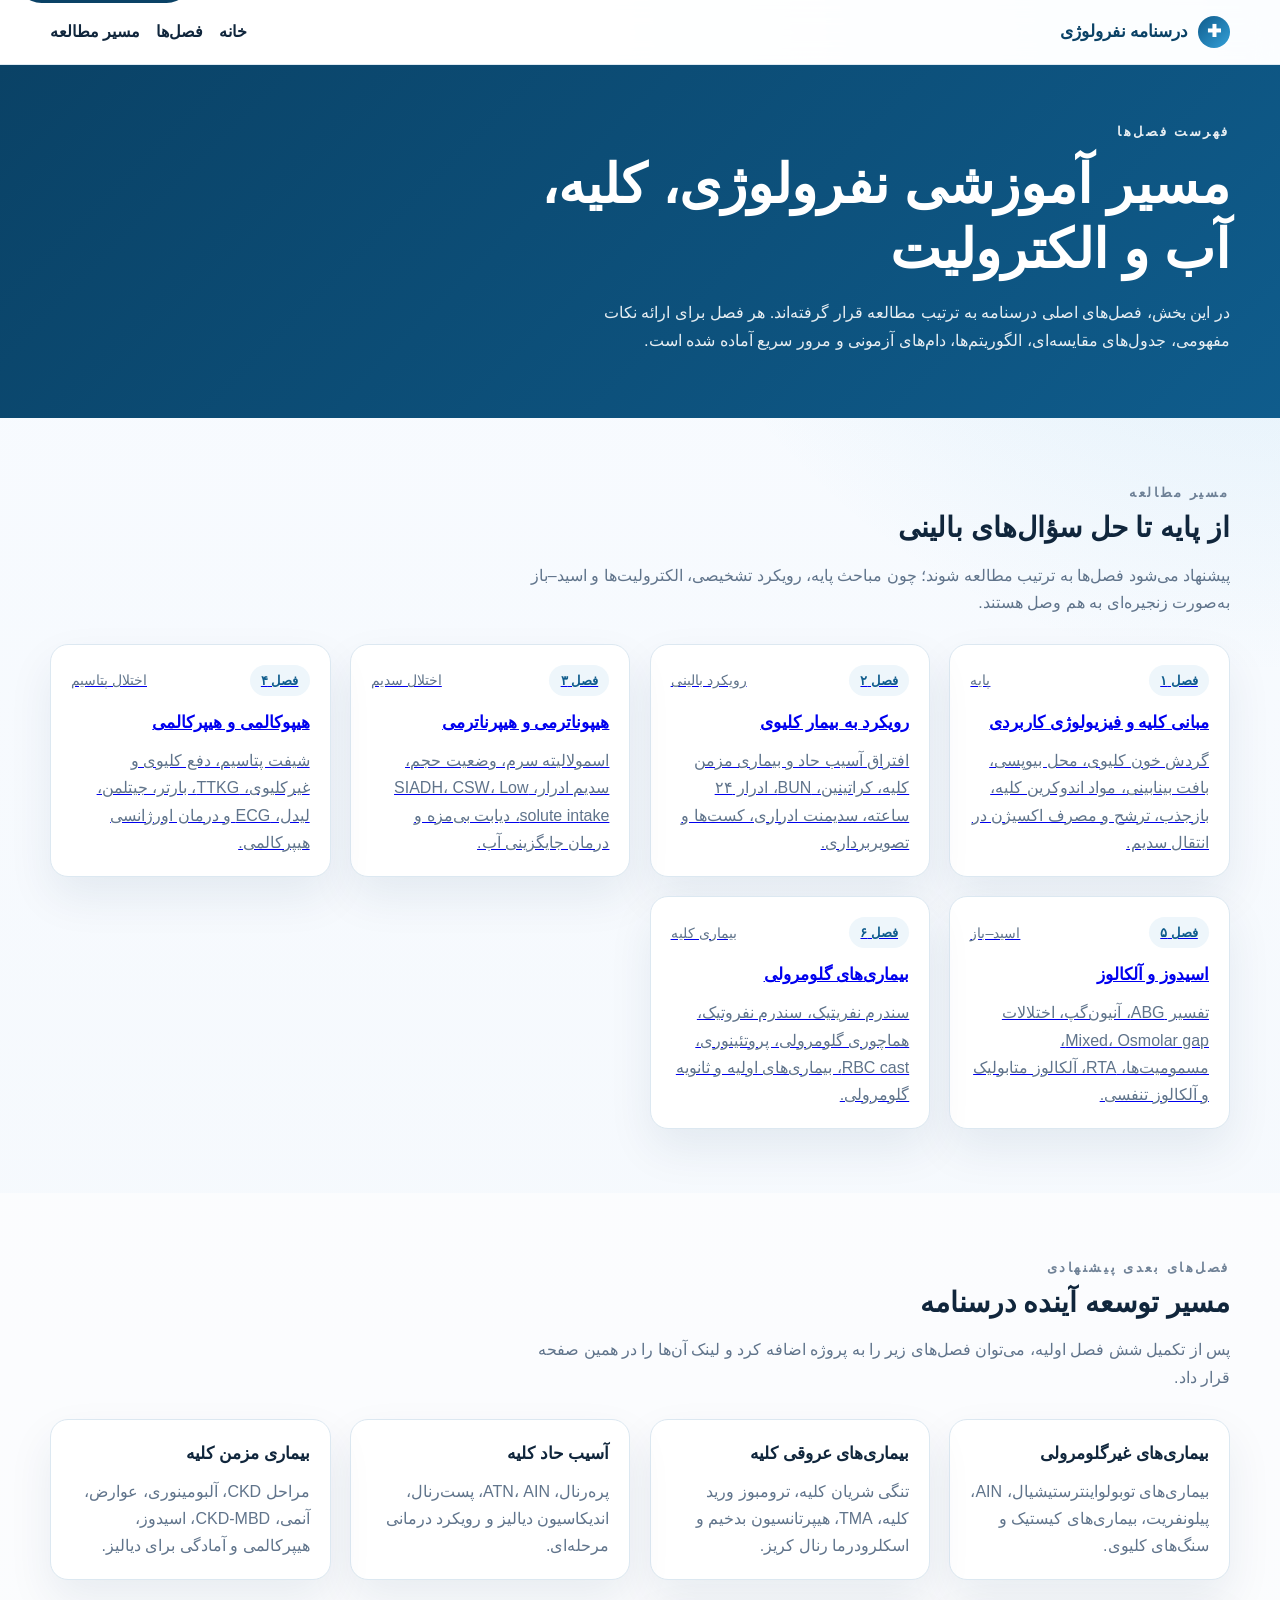
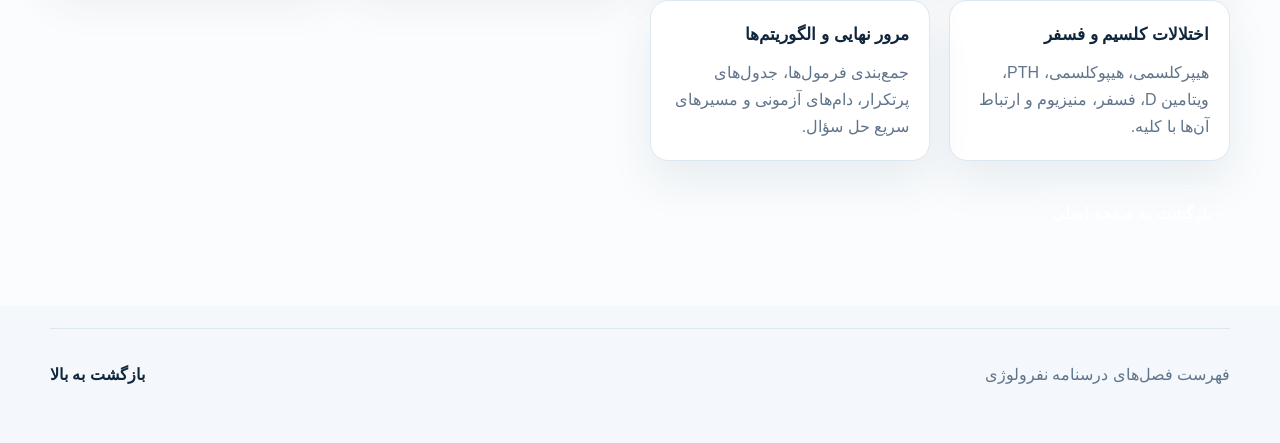
==== commit 6f7628c0: "Update index.html" ====
--- a/chapters/index.html
+++ b/chapters/index.html
@@ -3,12 +3,12 @@
   <head>
     <meta charset="UTF-8" />
     <meta name="viewport" content="width=device-width, initial-scale=1.0" />
-    <title>درسنامه جامع نفرولوژی | کلیه، آب و الکترولیت</title>
+    <title>فهرست فصل‌های درسنامه نفرولوژی</title>
     <meta
       name="description"
-      content="درسنامه جامع نفرولوژی، کلیه، آب و الکترولیت با رویکرد آزمون‌محور، فصل‌بندی‌شده، الگوریتمی و مناسب برای دانشجویان پزشکی، اینترن‌ها و رزیدنت‌ها."
+      content="فهرست فصل‌های درسنامه جامع نفرولوژی شامل مبانی کلیه، رویکرد به بیمار کلیوی، اختلالات سدیم، پتاسیم، اسید–باز و بیماری‌های گلومرولی."
     />
-    <link rel="stylesheet" href="assets/css/style.css" />
+    <link rel="stylesheet" href="../assets/css/style.css" />
   </head>
 
   <body id="top">
@@ -16,285 +16,182 @@
 
     <nav class="site-nav" aria-label="ناوبری اصلی">
       <div class="container nav-shell">
-        <a class="brand" href="index.html" aria-label="خانه درسنامه نفرولوژی">
+        <a class="brand" href="../index.html" aria-label="خانه درسنامه نفرولوژی">
           <span class="brand__mark">✚</span>
           <span>درسنامه نفرولوژی</span>
         </a>
 
         <div class="nav-links">
-          <a href="#about">معرفی</a>
-          <a href="#chapters">فصل‌ها</a>
-          <a href="#method">روش مطالعه</a>
-          <a href="#resources">منابع</a>
+          <a href="../index.html">خانه</a>
+          <a href="index.html">فصل‌ها</a>
+          <a href="#study-path">مسیر مطالعه</a>
         </div>
       </div>
     </nav>
 
-    <header class="hero">
+    <header class="hero hero--compact">
       <div class="container hero-shell">
-        <div class="hero__content">
-          <p class="eyebrow">کلیه، آب و الکترولیت</p>
-
-          <h1>درسنامه جامع نفرولوژی برای مطالعه آزمون‌محور و بالینی</h1>
-
+        <div>
+          <p class="eyebrow">فهرست فصل‌ها</p>
+          <h1>مسیر آموزشی نفرولوژی، کلیه، آب و الکترولیت</h1>
           <p class="hero__text">
-            این مجموعه برای یادگیری ساختارمند مباحث کلیه، اختلالات آب و الکترولیت،
-            اسید–باز، آسیب حاد کلیه، بیماری مزمن کلیه و بیماری‌های گلومرولی طراحی شده است.
-            محتوا به‌صورت فصل‌بندی‌شده، خلاصه، الگوریتمی و مناسب مرور آزمونی ارائه می‌شود.
+            در این بخش، فصل‌های اصلی درسنامه به ترتیب مطالعه قرار گرفته‌اند. هر فصل
+            برای ارائه نکات مفهومی، جدول‌های مقایسه‌ای، الگوریتم‌ها، دام‌های آزمونی
+            و مرور سریع آماده شده است.
           </p>
-
-          <div class="hero__actions">
-            <a class="btn btn--primary" href="#chapters">شروع مطالعه فصل‌ها</a>
-            <a class="btn btn--secondary" href="chapters/">مشاهده فهرست کامل</a>
-          </div>
-
-          <ul class="hero__highlights" aria-label="ویژگی‌های اصلی درسنامه">
-            <li>فصل‌بندی منظم</li>
-            <li>الگوریتم‌های تشخیصی</li>
-            <li>دام‌های پرتکرار آزمونی</li>
-            <li>مرور سریع قبل آزمون</li>
-          </ul>
-        </div>
-
-        <aside class="hero-card" aria-label="اطلاعات سریع درسنامه">
-          <p class="hero-card__label">مسیر یادگیری</p>
-          <h2>از مفهوم پایه تا حل سؤال</h2>
-          <ul>
-            <li>مناسب دانشجوی پزشکی، اینترن و رزیدنت</li>
-            <li>قابل استفاده برای پره‌انترنی، دستیاری، ارتقا و بورد</li>
-            <li>ساختار داده‌محور و قابل توسعه روی GitHub Pages</li>
-          </ul>
-        </aside>
+        </div>
       </div>
     </header>
 
     <main id="main-content">
-      <section id="about" class="section container">
+      <section id="study-path" class="section container">
         <div class="section-heading">
-          <p class="section-heading__eyebrow">معرفی پروژه</p>
-          <h2>یک درسنامه پزشکی، نه فقط مجموعه‌ای از صفحات تستی</h2>
+          <p class="section-heading__eyebrow">مسیر مطالعه</p>
+          <h2>از پایه تا حل سؤال‌های بالینی</h2>
           <p>
-            هدف این وب‌سایت، تبدیل محتوای نفرولوژی به یک مسیر آموزشی قابل‌مطالعه است؛
-            مسیری که در آن هر فصل با نقشه مفهومی، نکات تصمیم‌ساز، جدول‌های مقایسه‌ای،
-            الگوریتم‌های تشخیصی و درمانی، دام‌های آزمونی و مرور سریع همراه می‌شود.
+            پیشنهاد می‌شود فصل‌ها به ترتیب مطالعه شوند؛ چون مباحث پایه، رویکرد تشخیصی،
+            الکترولیت‌ها و اسید–باز به‌صورت زنجیره‌ای به هم وصل هستند.
           </p>
         </div>
 
-        <div class="feature-grid">
-          <article class="feature-card">
-            <h3>ساختار فصل‌به‌فصل</h3>
-            <p>
-              مباحث کلیه از پایه تا بیماری‌های پیشرفته در فصل‌های جداگانه تنظیم می‌شوند
-              تا مطالعه مرحله‌ای، منظم و قابل پیگیری باشد.
-            </p>
-          </article>
-
-          <article class="feature-card">
-            <h3>تمرکز بر تصمیم‌گیری بالینی</h3>
-            <p>
-              هر مبحث با سؤال‌های مهم بالینی شروع نمی‌شود؛ بلکه به الگوریتم‌های تشخیص،
-              تفسیر آزمایش و انتخاب اقدام بعدی تبدیل می‌شود.
-            </p>
-          </article>
-
-          <article class="feature-card">
-            <h3>آماده برای توسعه محتوا</h3>
-            <p>
-              ساختار سایت به‌گونه‌ای طراحی شده که بتوان فصل‌های جدید، جدول‌ها،
-              الگوریتم‌ها و مرورهای سریع را به‌تدریج اضافه کرد.
-            </p>
-          </article>
+        <div class="card-grid">
+          <a class="chapter-card" href="chapter-01.html">
+            <div class="chapter-card__meta">
+              <span class="badge">فصل ۱</span>
+              <span class="chapter-card__status">پایه</span>
+            </div>
+            <h3>مبانی کلیه و فیزیولوژی کاربردی</h3>
+            <p>
+              گردش خون کلیوی، محل بیوپسی، بافت بینابینی، مواد اندوکرین کلیه،
+              بازجذب، ترشح و مصرف اکسیژن در انتقال سدیم.
+            </p>
+          </a>
+
+          <a class="chapter-card" href="chapter-02.html">
+            <div class="chapter-card__meta">
+              <span class="badge">فصل ۲</span>
+              <span class="chapter-card__status">رویکرد بالینی</span>
+            </div>
+            <h3>رویکرد به بیمار کلیوی</h3>
+            <p>
+              افتراق آسیب حاد و بیماری مزمن کلیه، کراتینین، BUN، ادرار ۲۴ ساعته،
+              سدیمنت ادراری، کست‌ها و تصویربرداری.
+            </p>
+          </a>
+
+          <a class="chapter-card" href="chapter-03.html">
+            <div class="chapter-card__meta">
+              <span class="badge">فصل ۳</span>
+              <span class="chapter-card__status">اختلال سدیم</span>
+            </div>
+            <h3>هیپوناترمی و هیپرناترمی</h3>
+            <p>
+              اسمولالیته سرم، وضعیت حجم، سدیم ادرار، SIADH، CSW، Low solute intake،
+              دیابت بی‌مزه و درمان جایگزینی آب.
+            </p>
+          </a>
+
+          <a class="chapter-card" href="chapter-04.html">
+            <div class="chapter-card__meta">
+              <span class="badge">فصل ۴</span>
+              <span class="chapter-card__status">اختلال پتاسیم</span>
+            </div>
+            <h3>هیپوکالمی و هیپرکالمی</h3>
+            <p>
+              شیفت پتاسیم، دفع کلیوی و غیرکلیوی، TTKG، بارتر، جیتلمن، لیدل،
+              ECG و درمان اورژانسی هیپرکالمی.
+            </p>
+          </a>
+
+          <a class="chapter-card" href="chapter-05.html">
+            <div class="chapter-card__meta">
+              <span class="badge">فصل ۵</span>
+              <span class="chapter-card__status">اسید–باز</span>
+            </div>
+            <h3>اسیدوز و آلکالوز</h3>
+            <p>
+              تفسیر ABG، آنیون‌گپ، اختلالات Mixed، Osmolar gap، مسمومیت‌ها،
+              RTA، آلکالوز متابولیک و آلکالوز تنفسی.
+            </p>
+          </a>
+
+          <a class="chapter-card" href="chapter-06.html">
+            <div class="chapter-card__meta">
+              <span class="badge">فصل ۶</span>
+              <span class="chapter-card__status">بیماری کلیه</span>
+            </div>
+            <h3>بیماری‌های گلومرولی</h3>
+            <p>
+              سندرم نفریتیک، سندرم نفروتیک، هماچوری گلومرولی، پروتئینوری،
+              RBC cast، بیماری‌های اولیه و ثانویه گلومرولی.
+            </p>
+          </a>
         </div>
       </section>
 
-      <section id="chapters" class="section section--alt">
-        <div class="container">
-          <div class="section-heading section-heading--row">
-            <div>
-              <p class="section-heading__eyebrow">فصل‌های اصلی</p>
-              <h2>مسیر پیشنهادی مطالعه نفرولوژی</h2>
-            </div>
-            <a class="text-link" href="chapters/">مشاهده همه فصل‌ها</a>
-          </div>
-
-          <div class="card-grid">
-            <article class="chapter-card">
-              <div class="chapter-card__meta">
-                <span class="badge">فصل ۱</span>
-                <span class="chapter-card__status">پایه</span>
-              </div>
-              <h3>مبانی کلیه و فیزیولوژی کاربردی</h3>
-              <p>
-                گردش خون کلیه، بافت بینابینی، مواد اندوکرین، فیلتراسیون، بازجذب،
-                ترشح و نکات پایه‌ای پرکاربرد در آزمون.
-              </p>
-              <a class="chapter-card__link" href="chapters/chapter-01.html">ورود به فصل</a>
-            </article>
-
-            <article class="chapter-card">
-              <div class="chapter-card__meta">
-                <span class="badge">فصل ۲</span>
-                <span class="chapter-card__status">رویکرد</span>
-              </div>
-              <h3>رویکرد به بیمار کلیوی</h3>
-              <p>
-                افتراق AKI و CKD، تفسیر کراتینین، سدیمنت ادراری، کست‌ها،
-                MRI، گادولینیوم و عوامل خطر آسیب حاد کلیه.
-              </p>
-              <a class="chapter-card__link" href="chapters/chapter-02.html">ورود به فصل</a>
-            </article>
-
-            <article class="chapter-card">
-              <div class="chapter-card__meta">
-                <span class="badge">فصل ۳</span>
-                <span class="chapter-card__status">الکترولیت</span>
-              </div>
-              <h3>اختلالات سدیم</h3>
-              <p>
-                هیپوناترمی، هیپرناترمی، اسمولالیته سرم، وضعیت حجم، SIADH،
-                CSW، دیابت بی‌مزه و درمان جایگزینی آب.
-              </p>
-              <a class="chapter-card__link" href="chapters/chapter-03.html">ورود به فصل</a>
-            </article>
-
-            <article class="chapter-card">
-              <div class="chapter-card__meta">
-                <span class="badge">فصل ۴</span>
-                <span class="chapter-card__status">الکترولیت</span>
-              </div>
-              <h3>اختلالات پتاسیم</h3>
-              <p>
-                هیپوکالمی، هیپرکالمی، TTKG، بارتر، جیتلمن، لیدل، ECG،
-                درمان اورژانسی و دام‌های دارویی.
-              </p>
-              <a class="chapter-card__link" href="chapters/chapter-04.html">ورود به فصل</a>
-            </article>
-
-            <article class="chapter-card">
-              <div class="chapter-card__meta">
-                <span class="badge">فصل ۵</span>
-                <span class="chapter-card__status">اسید–باز</span>
-              </div>
-              <h3>اسیدوز و آلکالوز</h3>
-              <p>
-                تفسیر ABG، آنیون‌گپ، Osmolar gap، اختلالات Mixed، RTA،
-                آلکالوز متابولیک و آلکالوز تنفسی.
-              </p>
-              <a class="chapter-card__link" href="chapters/chapter-05.html">ورود به فصل</a>
-            </article>
-
-            <article class="chapter-card">
-              <div class="chapter-card__meta">
-                <span class="badge">فصل ۶</span>
-                <span class="chapter-card__status">بیماری‌ها</span>
-              </div>
-              <h3>بیماری‌های گلومرولی</h3>
-              <p>
-                سندرم نفریتیک، سندرم نفروتیک، هماچوری گلومرولی، پروتئینوری،
-                سدیمنت، بیوپسی و افتراق‌های آزمونی.
-              </p>
-              <a class="chapter-card__link" href="chapters/chapter-06.html">ورود به فصل</a>
-            </article>
-          </div>
-        </div>
-      </section>
-
-      <section id="method" class="section container">
-        <div class="section-heading">
-          <p class="section-heading__eyebrow">روش مطالعه</p>
-          <h2>هر فصل با یک الگوی ثابت و قابل مرور ساخته می‌شود</h2>
-          <p>
-            برای اینکه مطالعه فقط حفظ‌کردنی نباشد، هر فصل با یک قالب آموزشی ثابت ارائه می‌شود.
-            این قالب کمک می‌کند نکته‌ها سریع‌تر مرور شوند و مسیر حل سؤال شفاف بماند.
-          </p>
-        </div>
-
-        <div class="feature-grid">
-          <article class="feature-card">
-            <h3>۱. نقشه فصل</h3>
-            <p>
-              در ابتدای هر فصل مشخص می‌شود که خواننده قرار است چه مسئله‌هایی را یاد بگیرد
-              و فصل از چه مسیر آموزشی عبور می‌کند.
-            </p>
-          </article>
-
-          <article class="feature-card">
-            <h3>۲. نکات تصمیم‌ساز</h3>
-            <p>
-              به‌جای متن‌های طولانی، نکات اصلی به شکل کوتاه، طبقه‌بندی‌شده و قابل استفاده
-              در حل سؤال نوشته می‌شوند.
-            </p>
-          </article>
-
-          <article class="feature-card">
-            <h3>۳. الگوریتم و جدول</h3>
-            <p>
-              موضوعات تشخیصی و درمانی با الگوریتم مرحله‌ای و جدول‌های مقایسه‌ای ارائه می‌شوند
-              تا مرور سریع‌تر و دقیق‌تر باشد.
-            </p>
-          </article>
-
-          <article class="feature-card">
-            <h3>۴. دام‌های آزمونی</h3>
-            <p>
-              خطاهای رایج، افتراق‌های نزدیک و نکاتی که معمولاً در آزمون‌ها باعث اشتباه می‌شوند
-              جداگانه برجسته می‌شوند.
-            </p>
-          </article>
-
-          <article class="feature-card">
-            <h3>۵. مسیر حل سؤال</h3>
-            <p>
-              پایان هر فصل شامل یک مسیر عملی برای نزدیک‌شدن به سؤال‌های سناریومحور و انتخاب
-              اقدام بعدی است.
-            </p>
-          </article>
-
-          <article class="feature-card">
-            <h3>۶. مرور سریع</h3>
-            <p>
-              نکات نهایی هر فصل به شکل فشرده نوشته می‌شوند تا برای مرور شب امتحان یا مرور
-              قبل از آزمون کاربردی باشند.
-            </p>
-          </article>
-        </div>
-      </section>
-
-      <section id="resources" class="section section--alt">
+      <section class="section section--alt">
         <div class="container">
           <div class="section-heading">
-            <p class="section-heading__eyebrow">منابع و توسعه</p>
-            <h2>آماده برای تکمیل تدریجی درسنامه</h2>
-            <p>
-              این نسخه، پایه‌ی صفحه اصلی پروژه است. در مرحله‌های بعد می‌توان محتوای کامل هر فصل،
-              جدول‌ها، الگوریتم‌ها، فلش‌کارت‌ها، آزمون‌های تمرینی و نسخه PDF را اضافه کرد.
+            <p class="section-heading__eyebrow">فصل‌های بعدی پیشنهادی</p>
+            <h2>مسیر توسعه آینده درسنامه</h2>
+            <p>
+              پس از تکمیل شش فصل اولیه، می‌توان فصل‌های زیر را به پروژه اضافه کرد
+              و لینک آن‌ها را در همین صفحه قرار داد.
             </p>
           </div>
 
-          <div class="resource-grid">
-            <article class="resource-card">
-              <h3>محتوای داده‌محور</h3>
-              <p>
-                فصل‌ها می‌توانند از طریق فایل داده‌ای مدیریت شوند تا توسعه محتوا بدون ویرایش
-                مستقیم همه صفحات انجام شود.
-              </p>
-            </article>
-
-            <article class="resource-card">
-              <h3>سازگار با GitHub Pages</h3>
-              <p>
-                پروژه به‌صورت استاتیک طراحی شده و برای انتشار عمومی سریع از طریق GitHub Pages
-                مناسب است.
-              </p>
-            </article>
-
-            <article class="resource-card">
-              <h3>قابل توسعه برای آزمون</h3>
-              <p>
-                در نسخه‌های بعدی می‌توان بخش تست، فلش‌کارت، مرور سریع و گزارش پوشش منبع
-                را به هر فصل اضافه کرد.
-              </p>
-            </article>
+          <div class="feature-grid">
+            <article class="feature-card">
+              <h3>بیماری‌های غیرگلومرولی</h3>
+              <p>
+                بیماری‌های توبولواینترستیشیال، AIN، پیلونفریت، بیماری‌های کیستیک
+                و سنگ‌های کلیوی.
+              </p>
+            </article>
+
+            <article class="feature-card">
+              <h3>بیماری‌های عروقی کلیه</h3>
+              <p>
+                تنگی شریان کلیه، ترومبوز ورید کلیه، TMA، هیپرتانسیون بدخیم
+                و اسکلرودرما رنال کریز.
+              </p>
+            </article>
+
+            <article class="feature-card">
+              <h3>آسیب حاد کلیه</h3>
+              <p>
+                پره‌رنال، ATN، AIN، پست‌رنال، اندیکاسیون دیالیز و رویکرد
+                درمانی مرحله‌ای.
+              </p>
+            </article>
+
+            <article class="feature-card">
+              <h3>بیماری مزمن کلیه</h3>
+              <p>
+                مراحل CKD، آلبومینوری، عوارض، آنمی، CKD-MBD، اسیدوز،
+                هیپرکالمی و آمادگی برای دیالیز.
+              </p>
+            </article>
+
+            <article class="feature-card">
+              <h3>اختلالات کلسیم و فسفر</h3>
+              <p>
+                هیپرکلسمی، هیپوکلسمی، PTH، ویتامین D، فسفر، منیزیوم
+                و ارتباط آن‌ها با کلیه.
+              </p>
+            </article>
+
+            <article class="feature-card">
+              <h3>مرور نهایی و الگوریتم‌ها</h3>
+              <p>
+                جمع‌بندی فرمول‌ها، جدول‌های پرتکرار، دام‌های آزمونی و مسیرهای
+                سریع حل سؤال.
+              </p>
+            </article>
+          </div>
+
+          <div class="section-nav">
+            <a href="../index.html" class="btn btn--secondary">بازگشت به صفحه اصلی</a>
           </div>
         </div>
       </section>
@@ -302,7 +199,7 @@
 
     <footer class="site-footer">
       <div class="container footer-shell">
-        <p>درسنامه نفرولوژی · کلیه، آب و الکترولیت</p>
+        <p>فهرست فصل‌های درسنامه نفرولوژی</p>
         <a class="text-link" href="#top">بازگشت به بالا</a>
       </div>
     </footer>
--- a/assets/css/style.css
+++ b/assets/css/style.css
@@ -0,0 +1,405 @@
+:root {
+  color-scheme: light;
+  --bg: #f4f8fc;
+  --surface: #ffffff;
+  --surface-strong: #eef6fb;
+  --primary: #0f5c8c;
+  --primary-strong: #0a4266;
+  --accent: #34a0d8;
+  --text: #10263c;
+  --muted: #60748b;
+  --border: #dce8f1;
+  --shadow: 0 20px 45px rgba(12, 54, 86, 0.08);
+  --radius-xl: 24px;
+  --radius-lg: 18px;
+  --radius-md: 12px;
+  --container: 1180px;
+}
+
+* {
+  box-sizing: border-box;
+}
+
+html {
+  scroll-behavior: smooth;
+}
+
+body {
+  margin: 0;
+  font-family: Inter, "Segoe UI", Roboto, "Helvetica Neue", Arial, sans-serif;
+  color: var(--text);
+  background:
+    radial-gradient(circle at top right, rgba(52, 160, 216, 0.18), transparent 28%),
+    linear-gradient(180deg, #f8fbff 0%, var(--bg) 100%);
+  line-height: 1.7;
+}
+
+img {
+  max-width: 100%;
+  display: block;
+}
+
+.container {
+  width: min(var(--container), calc(100% - 2rem));
+  margin: 0 auto;
+}
+
+.skip-link {
+  position: absolute;
+  left: 1rem;
+  top: -3rem;
+  background: var(--primary-strong);
+  color: white;
+  padding: 0.75rem 1rem;
+  border-radius: 999px;
+  z-index: 100;
+  text-decoration: none;
+}
+
+.skip-link:focus {
+  top: 1rem;
+}
+
+.site-nav {
+  position: sticky;
+  top: 0;
+  z-index: 20;
+  background: rgba(255, 255, 255, 0.9);
+  backdrop-filter: blur(14px);
+  border-bottom: 1px solid rgba(220, 232, 241, 0.9);
+}
+
+.nav-shell {
+  display: flex;
+  justify-content: space-between;
+  align-items: center;
+  padding: 1rem 0;
+}
+
+.brand {
+  display: inline-flex;
+  align-items: center;
+  gap: 0.6rem;
+  color: var(--primary-strong);
+  font-weight: 800;
+  text-decoration: none;
+  font-size: 1.05rem;
+}
+
+.brand__mark {
+  display: grid;
+  place-items: center;
+  width: 2rem;
+  height: 2rem;
+  border-radius: 999px;
+  background: linear-gradient(135deg, var(--primary), var(--accent));
+  color: white;
+}
+
+.nav-links {
+  display: flex;
+  gap: 1rem;
+  flex-wrap: wrap;
+}
+
+.nav-links a,
+.text-link {
+  color: var(--text);
+  text-decoration: none;
+  font-weight: 600;
+}
+
+.nav-links a:hover,
+.text-link:hover {
+  color: var(--primary);
+}
+
+.hero {
+  padding: 5rem 0 4rem;
+  background: linear-gradient(135deg, var(--primary-strong) 0%, var(--primary) 100%);
+  color: white;
+}
+
+.hero-shell {
+  display: grid;
+  gap: 2rem;
+  grid-template-columns: 1.3fr 0.8fr;
+  align-items: center;
+}
+
+.hero--compact {
+  padding: 3.5rem 0 3rem;
+}
+
+.hero--compact .hero-shell {
+  grid-template-columns: 1fr;
+}
+
+.eyebrow,
+.section-heading__eyebrow {
+  margin: 0 0 0.6rem;
+  font-size: 0.8rem;
+  letter-spacing: 0.2em;
+  text-transform: uppercase;
+  font-weight: 700;
+  opacity: 0.9;
+}
+
+.hero h1 {
+  font-size: clamp(2rem, 4.2vw, 3.4rem);
+  line-height: 1.2;
+  margin: 0 0 1rem;
+  max-width: 720px;
+}
+
+.hero__text {
+  font-size: 1.03rem;
+  max-width: 680px;
+  color: rgba(255, 255, 255, 0.9);
+}
+
+.hero__actions {
+  display: flex;
+  gap: 1rem;
+  flex-wrap: wrap;
+  margin-top: 1.5rem;
+}
+
+.btn {
+  display: inline-flex;
+  align-items: center;
+  justify-content: center;
+  gap: 0.4rem;
+  padding: 0.85rem 1.15rem;
+  border-radius: 999px;
+  text-decoration: none;
+  font-weight: 700;
+  transition: transform 0.2s ease, box-shadow 0.2s ease, background-color 0.2s ease;
+}
+
+.btn:hover,
+.btn:focus-visible {
+  transform: translateY(-1px);
+}
+
+.btn--primary {
+  background: white;
+  color: var(--primary-strong);
+  box-shadow: 0 10px 32px rgba(0, 0, 0, 0.16);
+}
+
+.btn--secondary {
+  color: white;
+  background: rgba(255, 255, 255, 0.14);
+  border: 1px solid rgba(255, 255, 255, 0.22);
+}
+
+.hero__highlights {
+  margin: 1.35rem 0 0;
+  padding: 0;
+  display: flex;
+  gap: 0.8rem;
+  flex-wrap: wrap;
+  list-style: none;
+}
+
+.hero__highlights li {
+  padding: 0.45rem 0.8rem;
+  background: rgba(255, 255, 255, 0.13);
+  border-radius: 999px;
+  font-size: 0.95rem;
+}
+
+.hero-card {
+  padding: 1.3rem;
+  border-radius: var(--radius-xl);
+  background: rgba(255, 255, 255, 0.14);
+  border: 1px solid rgba(255, 255, 255, 0.2);
+  box-shadow: var(--shadow);
+}
+
+.hero-card__label {
+  margin: 0 0 0.4rem;
+  font-size: 0.78rem;
+  font-weight: 700;
+  text-transform: uppercase;
+  letter-spacing: 0.16em;
+  opacity: 0.8;
+}
+
+.hero-card h2 {
+  margin: 0 0 0.7rem;
+  font-size: 1.15rem;
+}
+
+.hero-card ul {
+  margin: 0;
+  padding-right: 1.1rem;
+}
+
+.section {
+  padding: 4rem 0;
+}
+
+.section--alt {
+  background: rgba(255, 255, 255, 0.6);
+}
+
+.section-heading {
+  max-width: 720px;
+  margin-bottom: 1.75rem;
+}
+
+.section-heading--row {
+  display: flex;
+  justify-content: space-between;
+  align-items: end;
+  gap: 1rem;
+  max-width: none;
+}
+
+.section-heading h2 {
+  margin: 0 0 0.6rem;
+  font-size: clamp(1.4rem, 2.2vw, 1.8rem);
+}
+
+.section-heading p {
+  margin: 0;
+  color: var(--muted);
+}
+
+.feature-grid,
+.card-grid,
+.resource-grid {
+  display: grid;
+  gap: 1.2rem;
+  grid-template-columns: repeat(auto-fit, minmax(240px, 1fr));
+}
+
+.feature-card,
+.chapter-card,
+.resource-card {
+  background: var(--surface);
+  border: 1px solid var(--border);
+  border-radius: var(--radius-lg);
+  padding: 1.25rem;
+  box-shadow: var(--shadow);
+}
+
+.feature-card h3,
+.chapter-card h3,
+.resource-card h3 {
+  margin: 0 0 0.6rem;
+  font-size: 1.05rem;
+}
+
+.feature-card p,
+.chapter-card p,
+.resource-card p {
+  margin: 0;
+  color: var(--muted);
+}
+
+.chapter-card__meta {
+  display: flex;
+  justify-content: space-between;
+  align-items: center;
+  margin-bottom: 0.8rem;
+}
+
+.badge {
+  display: inline-flex;
+  align-items: center;
+  padding: 0.3rem 0.7rem;
+  border-radius: 999px;
+  background: var(--surface-strong);
+  color: var(--primary);
+  font-size: 0.8rem;
+  font-weight: 700;
+}
+
+.chapter-card__status {
+  color: var(--muted);
+  font-size: 0.9rem;
+}
+
+.chapter-card__link {
+  display: inline-flex;
+  margin-top: 1rem;
+  color: var(--primary);
+  font-weight: 700;
+  text-decoration: none;
+}
+
+.chapter-card__link:hover,
+.chapter-card__link:focus-visible {
+  text-decoration: underline;
+}
+
+.section-nav {
+  display: flex;
+  justify-content: flex-start;
+  margin-top: 1.5rem;
+}
+
+.site-footer {
+  padding: 1.4rem 0 2.4rem;
+  color: var(--muted);
+}
+
+.footer-shell {
+  display: flex;
+  justify-content: space-between;
+  align-items: center;
+  gap: 1rem;
+  padding-top: 1rem;
+  border-top: 1px solid var(--border);
+}
+
+:focus-visible {
+  outline: 3px solid rgba(52, 160, 216, 0.35);
+  outline-offset: 2px;
+}
+
+@media (max-width: 840px) {
+  .hero-shell {
+    grid-template-columns: 1fr;
+  }
+
+  .section-heading--row {
+    flex-direction: column;
+    align-items: start;
+  }
+}
+
+@media (max-width: 640px) {
+  .nav-shell,
+  .footer-shell {
+    flex-direction: column;
+    align-items: start;
+  }
+
+  .hero {
+    padding-top: 3.5rem;
+  }
+
+  .hero__actions {
+    flex-direction: column;
+    align-items: stretch;
+  }
+
+  .btn {
+    width: 100%;
+  }
+}
+
+@media (prefers-reduced-motion: reduce) {
+  html {
+    scroll-behavior: auto;
+  }
+
+  *, *::before, *::after {
+    transition-duration: 0.01ms !important;
+    animation-duration: 0.01ms !important;
+  }
+}
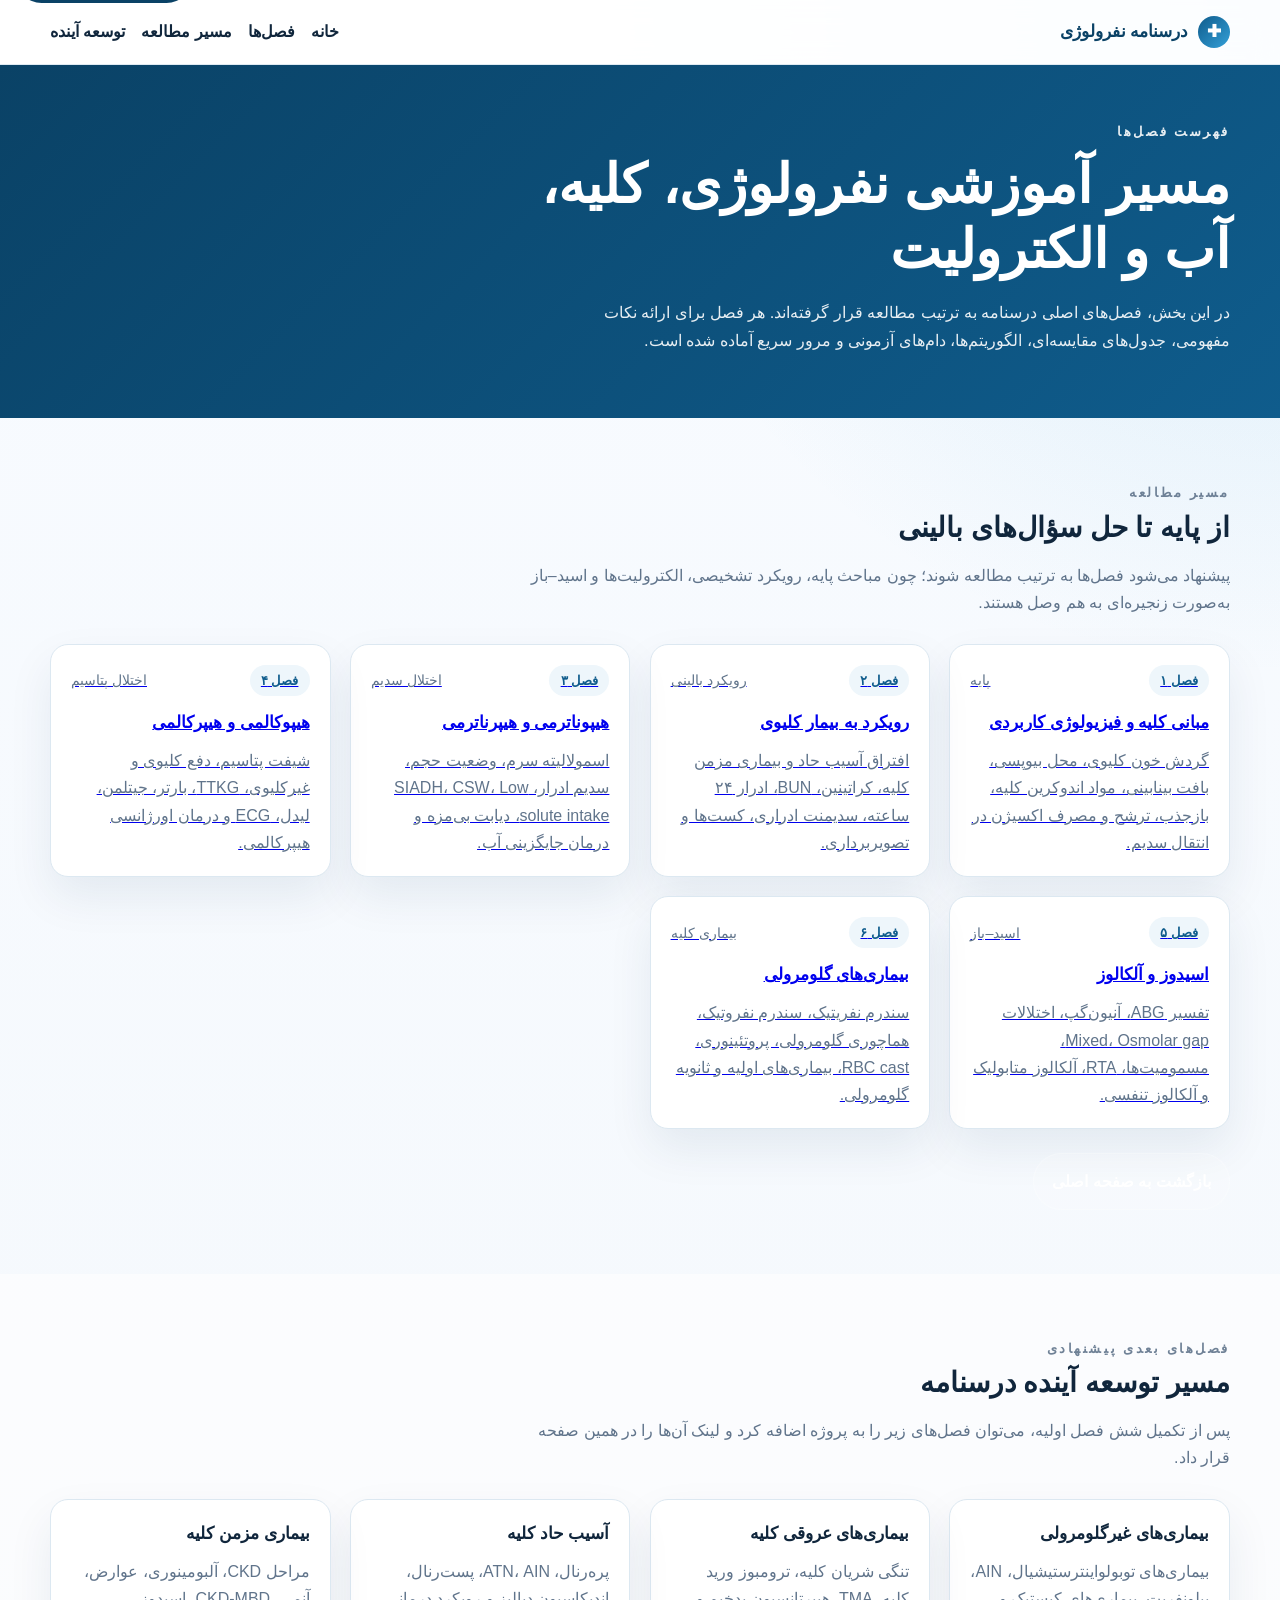
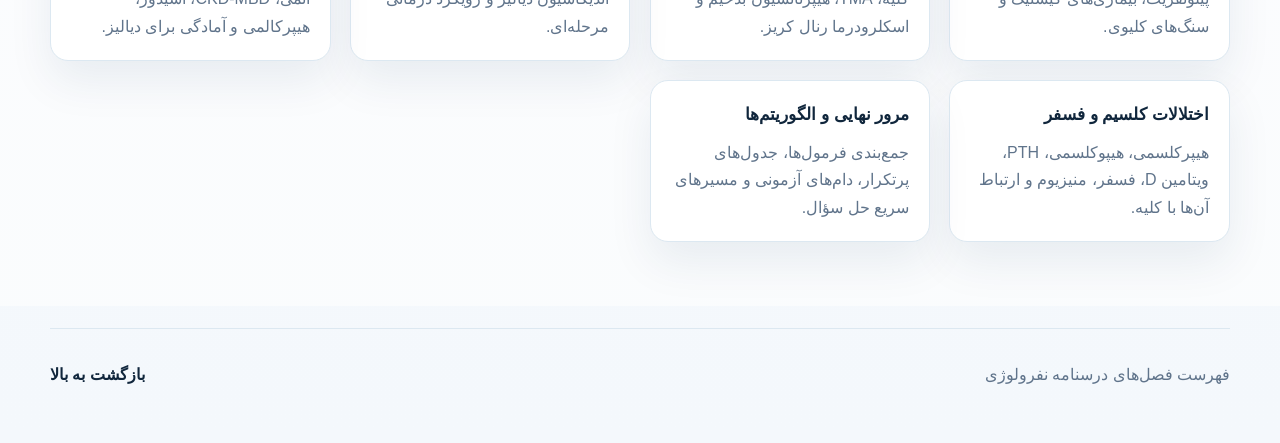
==== commit ce64de1b: "Enhance navigation with future chapters link Added a link to future chapters and a navigation button" ====
--- a/chapters/index.html
+++ b/chapters/index.html
@@ -25,6 +25,7 @@
           <a href="../index.html">خانه</a>
           <a href="index.html">فصل‌ها</a>
           <a href="#study-path">مسیر مطالعه</a>
+          <a href="#future-chapters">توسعه آینده</a>
         </div>
       </div>
     </nav>
@@ -127,9 +128,13 @@
             </p>
           </a>
         </div>
+
+        <div class="section-nav">
+          <a href="../index.html" class="btn btn--secondary">بازگشت به صفحه اصلی</a>
+        </div>
       </section>
 
-      <section class="section section--alt">
+      <section id="future-chapters" class="section section--alt">
         <div class="container">
           <div class="section-heading">
             <p class="section-heading__eyebrow">فصل‌های بعدی پیشنهادی</p>
@@ -188,10 +193,6 @@
                 سریع حل سؤال.
               </p>
             </article>
-          </div>
-
-          <div class="section-nav">
-            <a href="../index.html" class="btn btn--secondary">بازگشت به صفحه اصلی</a>
           </div>
         </div>
       </section>
